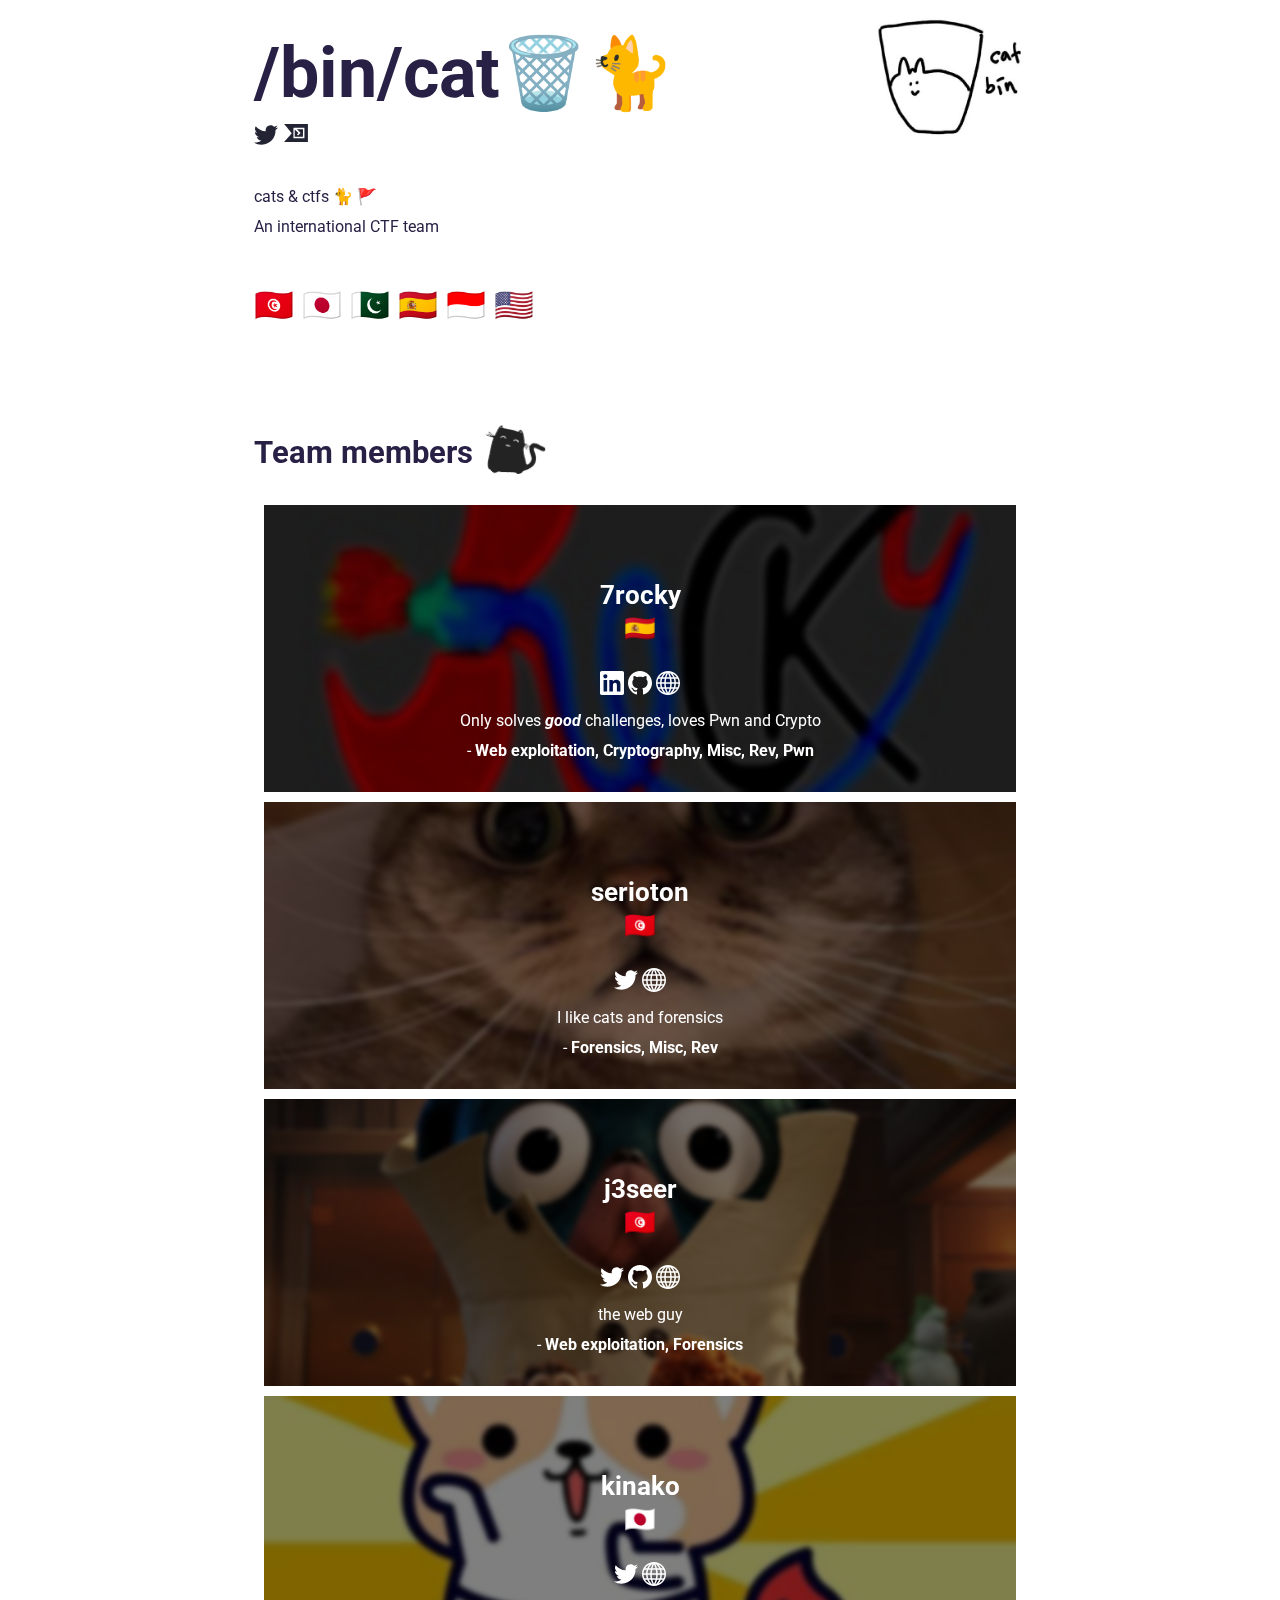
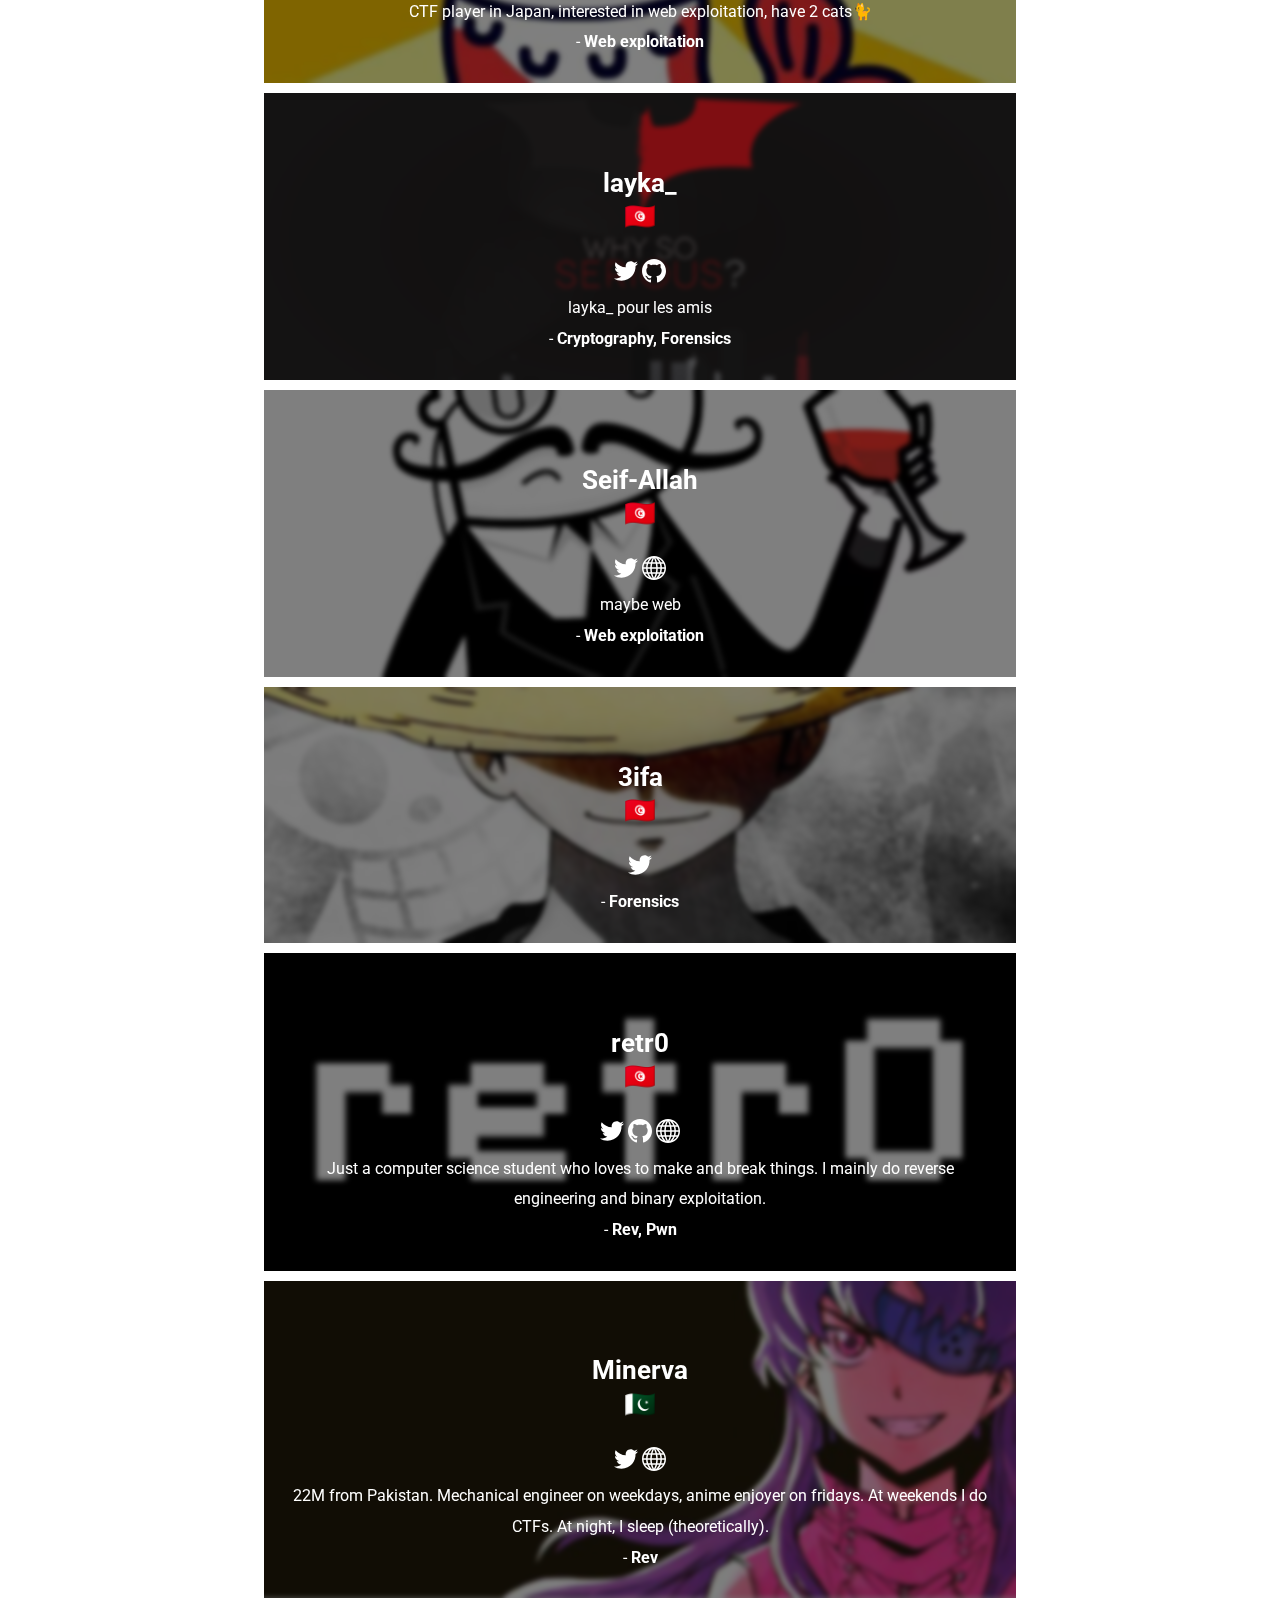
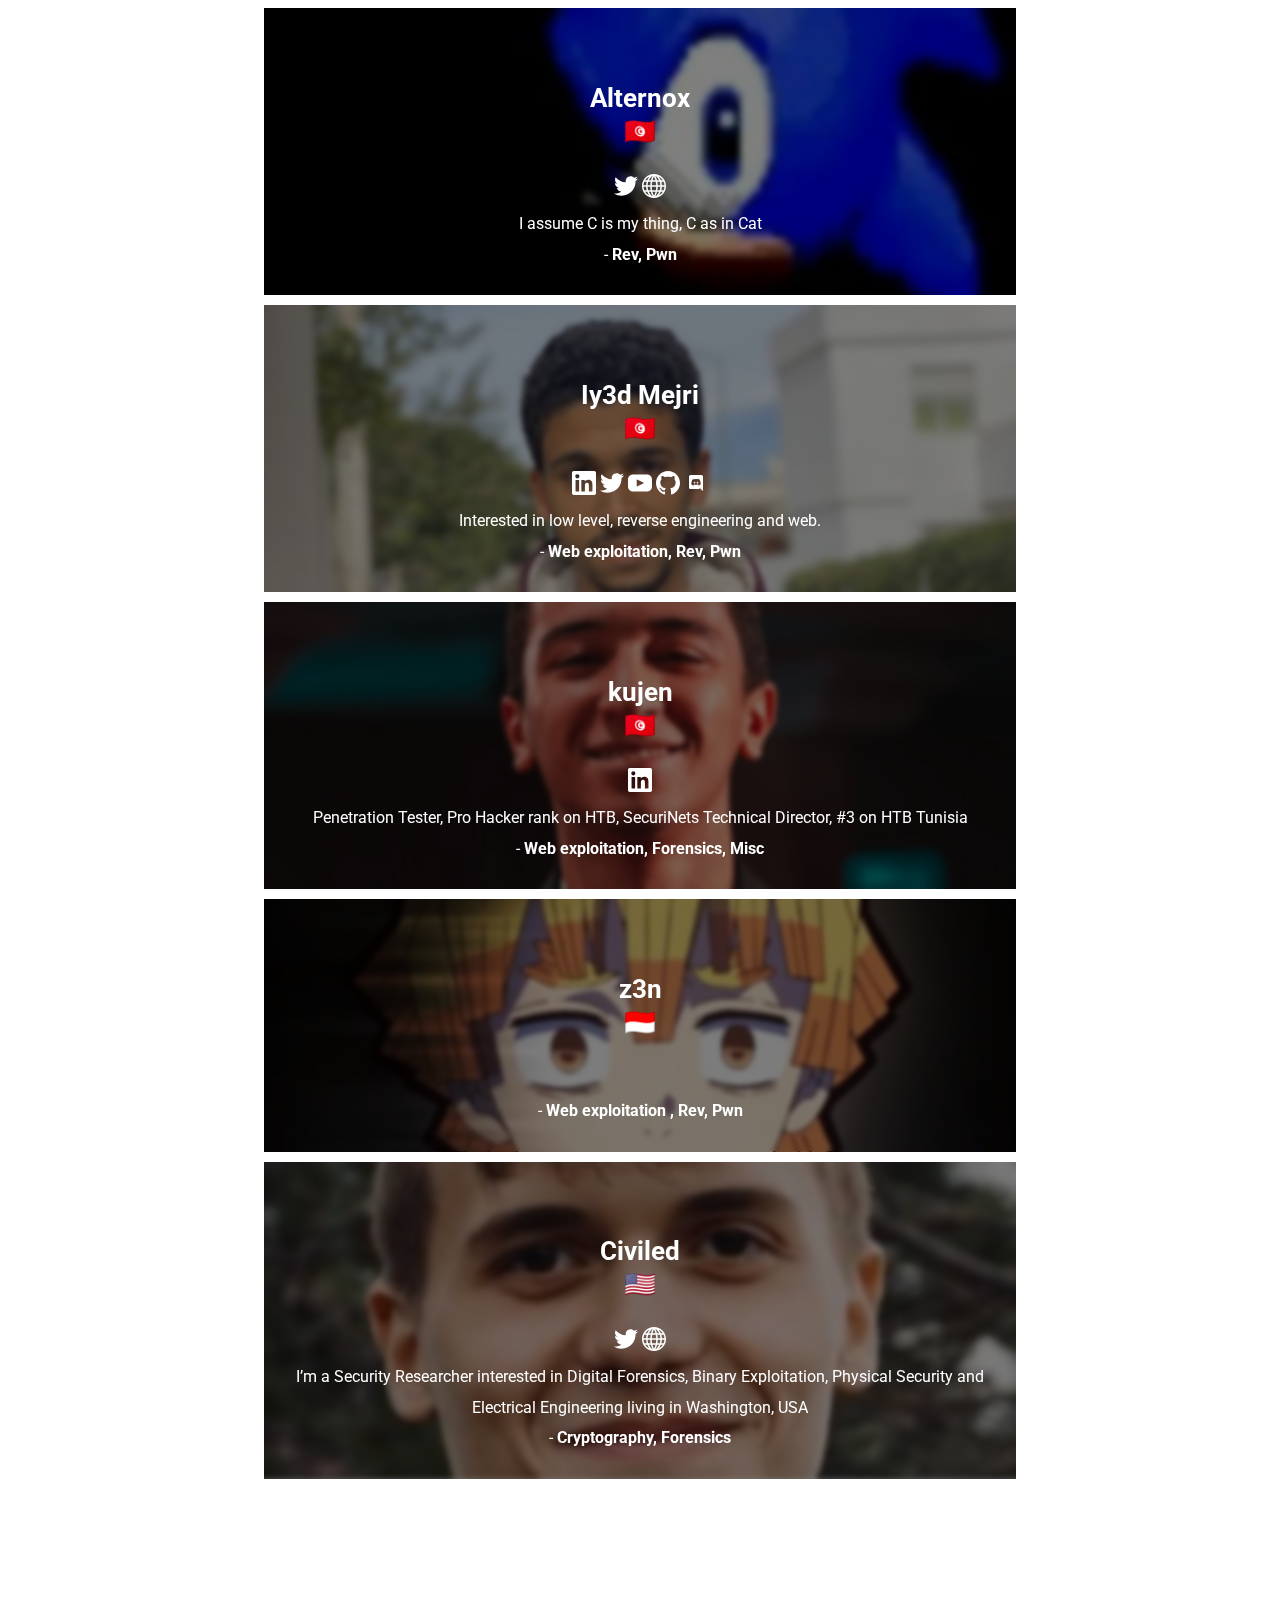
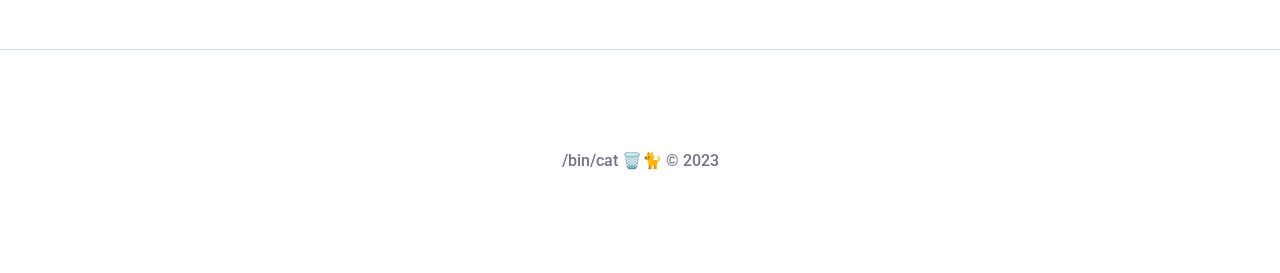
==== index.html @ f5d244ee "Add files via upload" ====
<!DOCTYPE html>
<html>
  <head>
	<meta name="generator" content="Hugo 0.92.2" />
    <meta charset="utf-8" />
    <meta http-equiv="X-UA-Compatible" content="IE=edge" />
    <meta name="viewport" content="width=device-width,initial-scale=1.0" />
    <meta name="format-detection" content="telephone=no,address=no,email=no" />
    <meta name="description" content="&lt;p style=&#34;font-size:100%&#34;&gt;cats &amp; ctfs 🐈 🚩 &lt;br&gt;An international CTF team&lt;p style=&#34;font-size:200%&#34;&gt;🇹🇳 🇯🇵 🇵🇰 🇪🇸 🇮🇩 🇺🇸&lt;/p&gt;&lt;/p&gt;">
    <meta name="theme-color" content="#fff">
    <meta property="og:locale" content="en-US">
    <meta property="og:type" content="website">
    <meta property="og:title" content="/bin/cat 🗑️🐈">
    <meta property="og:description" content="&lt;p style=&#34;font-size:100%&#34;&gt;cats &amp; ctfs 🐈 🚩 &lt;br&gt;An international CTF team&lt;p style=&#34;font-size:200%&#34;&gt;🇹🇳 🇯🇵 🇵🇰 🇪🇸 🇮🇩 🇺🇸&lt;/p&gt;&lt;/p&gt;">
    <meta property="og:url" content="https://bincatz.github.io/">
    <meta property="og:site_name" content="/bin/cat 🗑️🐈">
    <meta property="og:image" content="">
    <meta name="twitter:card" content="summary">
    <meta name="twitter:description" content="&lt;p style=&#34;font-size:100%&#34;&gt;cats &amp; ctfs 🐈 🚩 &lt;br&gt;An international CTF team&lt;p style=&#34;font-size:200%&#34;&gt;🇹🇳 🇯🇵 🇵🇰 🇪🇸 🇮🇩 🇺🇸&lt;/p&gt;&lt;/p&gt;">
    <meta name="twitter:title" content="/bin/cat 🗑️🐈">
    <meta name="twitter:site" content="@https://twitter.com/bincat_ctf">
    <meta name="twitter:image" content="">
    <link rel="canonical" href="https://bincatz.github.io/"><link rel="alternate" href="https://bincatz.github.io/index.xml" type="application/rss+xml" title="/bin/cat 🗑️🐈">
    <link rel="stylesheet" href="https://fonts.googleapis.com/css?family=Roboto:400,700,700i&display=swap">
    <link rel="stylesheet" href="/assets//style.4407236ca2.css">
    <link rel="stylesheet" href="/assets/fontawesome-all.min.css">
    <title>/bin/cat 🗑️🐈</title>

   


  <style>
    
     
    .column {
     
      
      float:left;
      width: 50%;
      
    }



     
    .row {margin: 0 0px;}

     
    .row:after {
      
      content: "";
      display: table;
      clear: both;
    }

     
    @media screen and (max-width: 600px) {
      .column {
        width: 100%;
        display: block;
        margin-bottom: 20px;
      }
    }


    .bg {
      
     
     
      animation-name: scale-in;
      animation-duration: 0.3s;
      animation-fill-mode: forwards;
     
      margin:10px;
      box-shadow: 0 0 15px rgba(0, 0, 0, 0);
      
    }

    .bg:hover {
            
      animation-name: scale-out;
      animation-duration: 0.3s;
      animation-fill-mode: forwards;
      
    }


  
    
     
    .card {
      
      background-color: rgba(0,0,0, 0.5);
      color:white;
      text-align: center;
      padding 0%;
      margin:0%;
      backdrop-filter: blur(2.5px) opacity(500);
      
    }





    @-webkit-keyframes scale-in {
      from {
        -webkit-transform: scale(1.05);
                transform: scale(1.05);
                
        opacity: 1;
      }
      to {
        -webkit-transform: scale(1);
                transform: scale(1);
        opacity: 1;
      }
    }

    @-webkit-keyframes scale-out {
      from {
        -webkit-transform: scale(1);
                transform: scale(1);
        opacity: 1;
      }
      to {
        
        -webkit-transform: scale(1.05);
                transform: scale(1.05);
        opacity: 1;
      }
    }

  </style>
  </head>
  <body>
    
<header>
<div class="container">

    <a href="https://bincatz.github.io/">
      <img style="float: right;"
        src="/images/logo.jpg"
        width="150"
        height="150"
        alt=""
      /></a>
    <h1 class="top-title">/bin/cat🗑️🐈</h1>

    <a style="text-decoration: none;color:#222433;" href="https://twitter.com/bincat_ctf"><svg width="24" height="24" viewBox="0 0 24 20" fill="none" xmlns="http://www.w3.org/2000/svg">
<path d="M24 2.55705C23.117 2.94905 22.168 3.21305 21.172 3.33205C22.189 2.72305 22.97 1.75805 23.337 0.608047C22.386 1.17205 21.332 1.58205 20.21 1.80305C19.313 0.846047 18.032 0.248047 16.616 0.248047C13.437 0.248047 11.101 3.21405 11.819 6.29305C7.728 6.08805 4.1 4.12805 1.671 1.14905C0.381 3.36205 1.002 6.25705 3.194 7.72305C2.388 7.69705 1.628 7.47605 0.965 7.10705C0.911 9.38805 2.546 11.522 4.914 11.997C4.221 12.185 3.462 12.229 2.69 12.081C3.316 14.037 5.134 15.46 7.29 15.5C5.22 17.123 2.612 17.848 0 17.54C2.179 18.937 4.768 19.752 7.548 19.752C16.69 19.752 21.855 12.031 21.543 5.10605C22.505 4.41105 23.34 3.54405 24 2.55705Z" fill="currentColor"/>
</svg>
</a>    
    <a style="text-decoration: none;color:#222433" href="https://ctftime.org/team/211363">
<svg xmlns="http://www.w3.org/2000/svg" fill="none" width="28px" height="28px" viewBox="0 0 24 24" version="1.1">

<path d="M 1.882812 4.304688 C 1.917969 4.351562 3.390625 6.136719 5.15625 8.269531 C 6.921875 10.398438 8.371094 12.160156 8.382812 12.179688 C 8.386719 12.203125 6.941406 13.882812 5.171875 15.917969 C 3.394531 17.957031 1.917969 19.660156 1.878906 19.703125 C 1.820312 19.777344 2.453125 19.78125 12.019531 19.78125 L 22.21875 19.78125 L 22.21875 4.21875 L 12.019531 4.21875 C 2.140625 4.21875 1.824219 4.222656 1.882812 4.304688 Z M 19.21875 12.023438 L 19.21875 16.453125 L 9.796875 16.453125 L 9.796875 12.054688 C 9.796875 9.636719 9.8125 7.640625 9.828125 7.625 C 9.84375 7.609375 11.96875 7.59375 14.539062 7.59375 L 19.21875 7.59375 Z M 19.21875 12.023438 " fill="currentColor"/>
<path d="M 12.75 8.832031 C 12.75 8.839844 13.46875 9.542969 14.347656 10.386719 L 15.945312 11.921875 L 13.714844 14.152344 L 13.292969 13.761719 C 13.0625 13.550781 12.867188 13.355469 12.859375 13.328125 C 12.847656 13.304688 13.140625 13.011719 13.5 12.6875 C 13.859375 12.359375 14.160156 12.078125 14.160156 12.0625 C 14.160156 12.023438 10.960938 8.945312 10.941406 8.96875 C 10.9375 8.972656 10.917969 10.382812 10.902344 12.101562 L 10.871094 15.234375 L 17.945312 15.234375 L 17.972656 13.390625 C 17.984375 12.382812 18.003906 10.949219 18.015625 10.214844 L 18.023438 8.875 L 16.382812 8.84375 C 14.527344 8.808594 12.75 8.804688 12.75 8.832031 Z M 12.75 8.832031 " fill="currentColor"/>

</svg>
</a>
  </div>
</header>


    <main role="main">
      
      


<div class="container">
  
      
      
    
<p class="top-subtitle"><p style="font-size:100%">cats & ctfs 🐈 🚩 <br>An international CTF team<p style="font-size:200%">🇹🇳 🇯🇵 🇵🇰 🇪🇸 🇮🇩 🇺🇸</p></p></p>
    
      



  <h1>
    Team members  
    <img width="65px" height="50px" src="/images/cat.gif"/>
    
     

  </h1>


    <div class="row">
      
      
      <div style="background-image:url(/images/7rocky.jpg) ;background-size:cover;background-position:center;" class="bg">
          
         
            <div class="card" style="padding:2px 0px 5px 0 ;">
              
              <div class="content" style="margin:20px;">
             
                  <a href="http://7rocky.github.io/"></a>


                
          
              
                  
                  <h3>7rocky<br> 🇪🇸</h3>
                  
                  <a style="text-decoration: none;color:white;" href="https://www.linkedin.com/in/roberto-gesteira-minarro/">
<svg width="24px" height="24px" viewBox="0 0 256 256" version="1.1" xmlns="http://www.w3.org/2000/svg" xmlns:xlink="http://www.w3.org/1999/xlink" preserveAspectRatio="xMidYMid">
    <g>
        <path d="M218.123122,218.127392 L180.191928,218.127392 L180.191928,158.724263 C180.191928,144.559023 179.939053,126.323993 160.463756,126.323993 C140.707926,126.323993 137.685284,141.757585 137.685284,157.692986 L137.685284,218.123441 L99.7540894,218.123441 L99.7540894,95.9665207 L136.168036,95.9665207 L136.168036,112.660562 L136.677736,112.660562 C144.102746,99.9650027 157.908637,92.3824528 172.605689,92.9280076 C211.050535,92.9280076 218.138927,118.216023 218.138927,151.114151 L218.123122,218.127392 Z M56.9550587,79.2685282 C44.7981969,79.2707099 34.9413443,69.4171797 34.9391618,57.260052 C34.93698,45.1029244 44.7902948,35.2458562 56.9471566,35.2436736 C69.1040185,35.2414916 78.9608713,45.0950217 78.963054,57.2521493 C78.9641017,63.090208 76.6459976,68.6895714 72.5186979,72.8184433 C68.3913982,76.9473153 62.7929898,79.26748 56.9550587,79.2685282 M75.9206558,218.127392 L37.94995,218.127392 L37.94995,95.9665207 L75.9206558,95.9665207 L75.9206558,218.127392 Z M237.033403,0.0182577091 L18.8895249,0.0182577091 C8.57959469,-0.0980923971 0.124827038,8.16056231 -0.001,18.4706066 L-0.001,237.524091 C0.120519052,247.839103 8.57460631,256.105934 18.8895249,255.9977 L237.033403,255.9977 C247.368728,256.125818 255.855922,247.859464 255.999,237.524091 L255.999,18.4548016 C255.851624,8.12438979 247.363742,-0.133792868 237.033403,0.000790807055" fill="#FFFF">

</path>
    </g>
</svg></a>    
                  
                  
                  
                  
                  <a style="text-decoration: none;color:white" href="https://github.com/7Rocky"><svg width="24" height="24" viewBox="0 0 24 24" fill="none" xmlns="http://www.w3.org/2000/svg">
<path d="M12 0C5.374 0 0 5.373 0 12C0 17.302 3.438 21.8 8.207 23.387C8.806 23.498 9 23.126 9 22.81V20.576C5.662 21.302 4.967 19.16 4.967 19.16C4.421 17.773 3.634 17.404 3.634 17.404C2.545 16.659 3.717 16.675 3.717 16.675C4.922 16.759 5.556 17.912 5.556 17.912C6.626 19.746 8.363 19.216 9.048 18.909C9.155 18.134 9.466 17.604 9.81 17.305C7.145 17 4.343 15.971 4.343 11.374C4.343 10.063 4.812 8.993 5.579 8.153C5.455 7.85 5.044 6.629 5.696 4.977C5.696 4.977 6.704 4.655 8.997 6.207C9.954 5.941 10.98 5.808 12 5.803C13.02 5.808 14.047 5.941 15.006 6.207C17.297 4.655 18.303 4.977 18.303 4.977C18.956 6.63 18.545 7.851 18.421 8.153C19.191 8.993 19.656 10.064 19.656 11.374C19.656 15.983 16.849 16.998 14.177 17.295C14.607 17.667 15 18.397 15 19.517V22.81C15 23.129 15.192 23.504 15.801 23.386C20.566 21.797 24 17.3 24 12C24 5.373 18.627 0 12 0Z" fill="currentColor"/>
</svg>
</a>                  
                  
                  
                  
                  <a style="text-decoration: none;color:white" href="http://7rocky.github.io/"><svg fill="#FFFF" height="24px" width="24px" version="1.1" id="Capa_1" xmlns="http://www.w3.org/2000/svg" xmlns:xlink="http://www.w3.org/1999/xlink" 
	 viewBox="0 0 490 490" xml:space="preserve">
<path d="M245,0C109.69,0,0,109.69,0,245s109.69,245,245,245s245-109.69,245-245S380.31,0,245,0z M31.401,260.313h52.542
	c1.169,25.423,5.011,48.683,10.978,69.572H48.232C38.883,308.299,33.148,284.858,31.401,260.313z M320.58,229.688
	c-1.152-24.613-4.07-47.927-8.02-69.572h50.192c6.681,20.544,11.267,43.71,12.65,69.572H320.58z M206.38,329.885
	c-4.322-23.863-6.443-47.156-6.836-69.572h90.913c-0.392,22.416-2.514,45.709-6.837,69.572H206.38z M276.948,360.51
	c-7.18,27.563-17.573,55.66-31.951,83.818c-14.376-28.158-24.767-56.255-31.946-83.818H276.948z M199.961,229.688
	c1.213-24.754,4.343-48.08,8.499-69.572h73.08c4.157,21.492,7.286,44.818,8.5,69.572H199.961z M215.342,129.492
	c9.57-37.359,21.394-66.835,29.656-84.983c8.263,18.148,20.088,47.624,29.66,84.983H215.342z M306.07,129.492
	c-9.77-40.487-22.315-73.01-31.627-94.03c11.573,8.235,50.022,38.673,76.25,94.03H306.07z M215.553,35.46
	c-9.312,21.02-21.855,53.544-31.624,94.032h-44.628C165.532,74.13,203.984,43.692,215.553,35.46z M177.44,160.117
	c-3.95,21.645-6.867,44.959-8.019,69.572h-54.828c1.383-25.861,5.968-49.028,12.65-69.572H177.44z M83.976,229.688H31.401
	c1.747-24.545,7.481-47.984,16.83-69.572h46.902C89.122,181.002,85.204,204.246,83.976,229.688z M114.577,260.313h54.424
	c0.348,22.454,2.237,45.716,6.241,69.572h-47.983C120.521,309.288,115.92,286.115,114.577,260.313z M181.584,360.51
	c7.512,31.183,18.67,63.054,34.744,95.053c-10.847-7.766-50.278-38.782-77.013-95.053H181.584z M273.635,455.632
	c16.094-32.022,27.262-63.916,34.781-95.122h42.575C324.336,417.068,284.736,447.827,273.635,455.632z M314.759,329.885
	c4.005-23.856,5.894-47.118,6.241-69.572h54.434c-1.317,25.849-5.844,49.016-12.483,69.572H314.759z M406.051,260.313h52.548
	c-1.748,24.545-7.482,47.985-16.831,69.572h-46.694C401.041,308.996,404.882,285.736,406.051,260.313z M406.019,229.688
	c-1.228-25.443-5.146-48.686-11.157-69.572h46.908c9.35,21.587,15.083,45.026,16.83,69.572H406.019z M425.309,129.492h-41.242
	c-13.689-32.974-31.535-59.058-48.329-78.436C372.475,68.316,403.518,95.596,425.309,129.492z M154.252,51.06
	c-16.792,19.378-34.636,45.461-48.324,78.432H64.691C86.48,95.598,117.52,68.321,154.252,51.06z M64.692,360.51h40.987
	c13.482,32.637,31.076,58.634,47.752,78.034C117.059,421.262,86.318,394.148,64.692,360.51z M336.576,438.54
	c16.672-19.398,34.263-45.395,47.742-78.03h40.99C403.684,394.146,372.945,421.258,336.576,438.54z"/>
</svg></a>
                  
                  
                  <br>
                  
                  <small>Only solves <em><strong>good</strong></em> challenges, loves Pwn and Crypto</small><br>
                  
                  
                  <small>- <strong>Web exploitation, Cryptography, Misc, Rev, Pwn</strong></small>
                </div>
              </div>
            </div>
          
        

      
      <div style="background-image:url(/images/serioton.jpg) ;background-size:cover;background-position:center;" class="bg">
          
         
            <div class="card" style="padding:2px 0px 5px 0 ;">
              
              <div class="content" style="margin:20px;">
             
                  <a href="https://seriotonctf.github.io/"></a>


                
          
              
                  
                  <h3>serioton<br> 🇹🇳</h3>
                  
                  
                  <a style="text-decoration: none;color:white;" href="https://twitter.com/ItsAhmed29"><svg width="24" height="24" viewBox="0 0 24 20" fill="none" xmlns="http://www.w3.org/2000/svg">
<path d="M24 2.55705C23.117 2.94905 22.168 3.21305 21.172 3.33205C22.189 2.72305 22.97 1.75805 23.337 0.608047C22.386 1.17205 21.332 1.58205 20.21 1.80305C19.313 0.846047 18.032 0.248047 16.616 0.248047C13.437 0.248047 11.101 3.21405 11.819 6.29305C7.728 6.08805 4.1 4.12805 1.671 1.14905C0.381 3.36205 1.002 6.25705 3.194 7.72305C2.388 7.69705 1.628 7.47605 0.965 7.10705C0.911 9.38805 2.546 11.522 4.914 11.997C4.221 12.185 3.462 12.229 2.69 12.081C3.316 14.037 5.134 15.46 7.29 15.5C5.22 17.123 2.612 17.848 0 17.54C2.179 18.937 4.768 19.752 7.548 19.752C16.69 19.752 21.855 12.031 21.543 5.10605C22.505 4.41105 23.34 3.54405 24 2.55705Z" fill="currentColor"/>
</svg>
</a>                  
                  
                  
                  
                  
                  
                  <a style="text-decoration: none;color:white" href="https://seriotonctf.github.io/"><svg fill="#FFFF" height="24px" width="24px" version="1.1" id="Capa_1" xmlns="http://www.w3.org/2000/svg" xmlns:xlink="http://www.w3.org/1999/xlink" 
	 viewBox="0 0 490 490" xml:space="preserve">
<path d="M245,0C109.69,0,0,109.69,0,245s109.69,245,245,245s245-109.69,245-245S380.31,0,245,0z M31.401,260.313h52.542
	c1.169,25.423,5.011,48.683,10.978,69.572H48.232C38.883,308.299,33.148,284.858,31.401,260.313z M320.58,229.688
	c-1.152-24.613-4.07-47.927-8.02-69.572h50.192c6.681,20.544,11.267,43.71,12.65,69.572H320.58z M206.38,329.885
	c-4.322-23.863-6.443-47.156-6.836-69.572h90.913c-0.392,22.416-2.514,45.709-6.837,69.572H206.38z M276.948,360.51
	c-7.18,27.563-17.573,55.66-31.951,83.818c-14.376-28.158-24.767-56.255-31.946-83.818H276.948z M199.961,229.688
	c1.213-24.754,4.343-48.08,8.499-69.572h73.08c4.157,21.492,7.286,44.818,8.5,69.572H199.961z M215.342,129.492
	c9.57-37.359,21.394-66.835,29.656-84.983c8.263,18.148,20.088,47.624,29.66,84.983H215.342z M306.07,129.492
	c-9.77-40.487-22.315-73.01-31.627-94.03c11.573,8.235,50.022,38.673,76.25,94.03H306.07z M215.553,35.46
	c-9.312,21.02-21.855,53.544-31.624,94.032h-44.628C165.532,74.13,203.984,43.692,215.553,35.46z M177.44,160.117
	c-3.95,21.645-6.867,44.959-8.019,69.572h-54.828c1.383-25.861,5.968-49.028,12.65-69.572H177.44z M83.976,229.688H31.401
	c1.747-24.545,7.481-47.984,16.83-69.572h46.902C89.122,181.002,85.204,204.246,83.976,229.688z M114.577,260.313h54.424
	c0.348,22.454,2.237,45.716,6.241,69.572h-47.983C120.521,309.288,115.92,286.115,114.577,260.313z M181.584,360.51
	c7.512,31.183,18.67,63.054,34.744,95.053c-10.847-7.766-50.278-38.782-77.013-95.053H181.584z M273.635,455.632
	c16.094-32.022,27.262-63.916,34.781-95.122h42.575C324.336,417.068,284.736,447.827,273.635,455.632z M314.759,329.885
	c4.005-23.856,5.894-47.118,6.241-69.572h54.434c-1.317,25.849-5.844,49.016-12.483,69.572H314.759z M406.051,260.313h52.548
	c-1.748,24.545-7.482,47.985-16.831,69.572h-46.694C401.041,308.996,404.882,285.736,406.051,260.313z M406.019,229.688
	c-1.228-25.443-5.146-48.686-11.157-69.572h46.908c9.35,21.587,15.083,45.026,16.83,69.572H406.019z M425.309,129.492h-41.242
	c-13.689-32.974-31.535-59.058-48.329-78.436C372.475,68.316,403.518,95.596,425.309,129.492z M154.252,51.06
	c-16.792,19.378-34.636,45.461-48.324,78.432H64.691C86.48,95.598,117.52,68.321,154.252,51.06z M64.692,360.51h40.987
	c13.482,32.637,31.076,58.634,47.752,78.034C117.059,421.262,86.318,394.148,64.692,360.51z M336.576,438.54
	c16.672-19.398,34.263-45.395,47.742-78.03h40.99C403.684,394.146,372.945,421.258,336.576,438.54z"/>
</svg></a>
                  
                  
                  <br>
                  
                  <small>I like cats and forensics</small><br>
                  
                  
                  <small>- <strong>Forensics, Misc, Rev</strong></small>
                </div>
              </div>
            </div>
          
        

      
      <div style="background-image:url(/images/j3seer.jpg) ;background-size:cover;background-position:center;" class="bg">
          
         
            <div class="card" style="padding:2px 0px 5px 0 ;">
              
              <div class="content" style="margin:20px;">
             
                  <a href="https://j3seer.github.io"></a>


                
          
              
                  
                  <h3>j3seer<br> 🇹🇳</h3>
                  
                  
                  <a style="text-decoration: none;color:white;" href="https://twitter.com/j3seer"><svg width="24" height="24" viewBox="0 0 24 20" fill="none" xmlns="http://www.w3.org/2000/svg">
<path d="M24 2.55705C23.117 2.94905 22.168 3.21305 21.172 3.33205C22.189 2.72305 22.97 1.75805 23.337 0.608047C22.386 1.17205 21.332 1.58205 20.21 1.80305C19.313 0.846047 18.032 0.248047 16.616 0.248047C13.437 0.248047 11.101 3.21405 11.819 6.29305C7.728 6.08805 4.1 4.12805 1.671 1.14905C0.381 3.36205 1.002 6.25705 3.194 7.72305C2.388 7.69705 1.628 7.47605 0.965 7.10705C0.911 9.38805 2.546 11.522 4.914 11.997C4.221 12.185 3.462 12.229 2.69 12.081C3.316 14.037 5.134 15.46 7.29 15.5C5.22 17.123 2.612 17.848 0 17.54C2.179 18.937 4.768 19.752 7.548 19.752C16.69 19.752 21.855 12.031 21.543 5.10605C22.505 4.41105 23.34 3.54405 24 2.55705Z" fill="currentColor"/>
</svg>
</a>                  
                  
                  
                  
                  <a style="text-decoration: none;color:white" href="https://github.com/j3seer"><svg width="24" height="24" viewBox="0 0 24 24" fill="none" xmlns="http://www.w3.org/2000/svg">
<path d="M12 0C5.374 0 0 5.373 0 12C0 17.302 3.438 21.8 8.207 23.387C8.806 23.498 9 23.126 9 22.81V20.576C5.662 21.302 4.967 19.16 4.967 19.16C4.421 17.773 3.634 17.404 3.634 17.404C2.545 16.659 3.717 16.675 3.717 16.675C4.922 16.759 5.556 17.912 5.556 17.912C6.626 19.746 8.363 19.216 9.048 18.909C9.155 18.134 9.466 17.604 9.81 17.305C7.145 17 4.343 15.971 4.343 11.374C4.343 10.063 4.812 8.993 5.579 8.153C5.455 7.85 5.044 6.629 5.696 4.977C5.696 4.977 6.704 4.655 8.997 6.207C9.954 5.941 10.98 5.808 12 5.803C13.02 5.808 14.047 5.941 15.006 6.207C17.297 4.655 18.303 4.977 18.303 4.977C18.956 6.63 18.545 7.851 18.421 8.153C19.191 8.993 19.656 10.064 19.656 11.374C19.656 15.983 16.849 16.998 14.177 17.295C14.607 17.667 15 18.397 15 19.517V22.81C15 23.129 15.192 23.504 15.801 23.386C20.566 21.797 24 17.3 24 12C24 5.373 18.627 0 12 0Z" fill="currentColor"/>
</svg>
</a>                  
                  
                  
                  
                  <a style="text-decoration: none;color:white" href="https://j3seer.github.io"><svg fill="#FFFF" height="24px" width="24px" version="1.1" id="Capa_1" xmlns="http://www.w3.org/2000/svg" xmlns:xlink="http://www.w3.org/1999/xlink" 
	 viewBox="0 0 490 490" xml:space="preserve">
<path d="M245,0C109.69,0,0,109.69,0,245s109.69,245,245,245s245-109.69,245-245S380.31,0,245,0z M31.401,260.313h52.542
	c1.169,25.423,5.011,48.683,10.978,69.572H48.232C38.883,308.299,33.148,284.858,31.401,260.313z M320.58,229.688
	c-1.152-24.613-4.07-47.927-8.02-69.572h50.192c6.681,20.544,11.267,43.71,12.65,69.572H320.58z M206.38,329.885
	c-4.322-23.863-6.443-47.156-6.836-69.572h90.913c-0.392,22.416-2.514,45.709-6.837,69.572H206.38z M276.948,360.51
	c-7.18,27.563-17.573,55.66-31.951,83.818c-14.376-28.158-24.767-56.255-31.946-83.818H276.948z M199.961,229.688
	c1.213-24.754,4.343-48.08,8.499-69.572h73.08c4.157,21.492,7.286,44.818,8.5,69.572H199.961z M215.342,129.492
	c9.57-37.359,21.394-66.835,29.656-84.983c8.263,18.148,20.088,47.624,29.66,84.983H215.342z M306.07,129.492
	c-9.77-40.487-22.315-73.01-31.627-94.03c11.573,8.235,50.022,38.673,76.25,94.03H306.07z M215.553,35.46
	c-9.312,21.02-21.855,53.544-31.624,94.032h-44.628C165.532,74.13,203.984,43.692,215.553,35.46z M177.44,160.117
	c-3.95,21.645-6.867,44.959-8.019,69.572h-54.828c1.383-25.861,5.968-49.028,12.65-69.572H177.44z M83.976,229.688H31.401
	c1.747-24.545,7.481-47.984,16.83-69.572h46.902C89.122,181.002,85.204,204.246,83.976,229.688z M114.577,260.313h54.424
	c0.348,22.454,2.237,45.716,6.241,69.572h-47.983C120.521,309.288,115.92,286.115,114.577,260.313z M181.584,360.51
	c7.512,31.183,18.67,63.054,34.744,95.053c-10.847-7.766-50.278-38.782-77.013-95.053H181.584z M273.635,455.632
	c16.094-32.022,27.262-63.916,34.781-95.122h42.575C324.336,417.068,284.736,447.827,273.635,455.632z M314.759,329.885
	c4.005-23.856,5.894-47.118,6.241-69.572h54.434c-1.317,25.849-5.844,49.016-12.483,69.572H314.759z M406.051,260.313h52.548
	c-1.748,24.545-7.482,47.985-16.831,69.572h-46.694C401.041,308.996,404.882,285.736,406.051,260.313z M406.019,229.688
	c-1.228-25.443-5.146-48.686-11.157-69.572h46.908c9.35,21.587,15.083,45.026,16.83,69.572H406.019z M425.309,129.492h-41.242
	c-13.689-32.974-31.535-59.058-48.329-78.436C372.475,68.316,403.518,95.596,425.309,129.492z M154.252,51.06
	c-16.792,19.378-34.636,45.461-48.324,78.432H64.691C86.48,95.598,117.52,68.321,154.252,51.06z M64.692,360.51h40.987
	c13.482,32.637,31.076,58.634,47.752,78.034C117.059,421.262,86.318,394.148,64.692,360.51z M336.576,438.54
	c16.672-19.398,34.263-45.395,47.742-78.03h40.99C403.684,394.146,372.945,421.258,336.576,438.54z"/>
</svg></a>
                  
                  
                  <br>
                  
                  <small>the web guy</small><br>
                  
                  
                  <small>- <strong>Web exploitation, Forensics</strong></small>
                </div>
              </div>
            </div>
          
        

      
      <div style="background-image:url(/images/kinako.jpg) ;background-size:cover;background-position:center;" class="bg">
          
         
            <div class="card" style="padding:2px 0px 5px 0 ;">
              
              <div class="content" style="margin:20px;">
             
                  <a href="https://kinako-mochimochi.hatenablog.com/"></a>


                
          
              
                  
                  <h3>kinako<br> 🇯🇵</h3>
                  
                  
                  <a style="text-decoration: none;color:white;" href="https://twitter.com/@kinako_software"><svg width="24" height="24" viewBox="0 0 24 20" fill="none" xmlns="http://www.w3.org/2000/svg">
<path d="M24 2.55705C23.117 2.94905 22.168 3.21305 21.172 3.33205C22.189 2.72305 22.97 1.75805 23.337 0.608047C22.386 1.17205 21.332 1.58205 20.21 1.80305C19.313 0.846047 18.032 0.248047 16.616 0.248047C13.437 0.248047 11.101 3.21405 11.819 6.29305C7.728 6.08805 4.1 4.12805 1.671 1.14905C0.381 3.36205 1.002 6.25705 3.194 7.72305C2.388 7.69705 1.628 7.47605 0.965 7.10705C0.911 9.38805 2.546 11.522 4.914 11.997C4.221 12.185 3.462 12.229 2.69 12.081C3.316 14.037 5.134 15.46 7.29 15.5C5.22 17.123 2.612 17.848 0 17.54C2.179 18.937 4.768 19.752 7.548 19.752C16.69 19.752 21.855 12.031 21.543 5.10605C22.505 4.41105 23.34 3.54405 24 2.55705Z" fill="currentColor"/>
</svg>
</a>                  
                  
                  
                  
                  
                  
                  <a style="text-decoration: none;color:white" href="https://kinako-mochimochi.hatenablog.com/"><svg fill="#FFFF" height="24px" width="24px" version="1.1" id="Capa_1" xmlns="http://www.w3.org/2000/svg" xmlns:xlink="http://www.w3.org/1999/xlink" 
	 viewBox="0 0 490 490" xml:space="preserve">
<path d="M245,0C109.69,0,0,109.69,0,245s109.69,245,245,245s245-109.69,245-245S380.31,0,245,0z M31.401,260.313h52.542
	c1.169,25.423,5.011,48.683,10.978,69.572H48.232C38.883,308.299,33.148,284.858,31.401,260.313z M320.58,229.688
	c-1.152-24.613-4.07-47.927-8.02-69.572h50.192c6.681,20.544,11.267,43.71,12.65,69.572H320.58z M206.38,329.885
	c-4.322-23.863-6.443-47.156-6.836-69.572h90.913c-0.392,22.416-2.514,45.709-6.837,69.572H206.38z M276.948,360.51
	c-7.18,27.563-17.573,55.66-31.951,83.818c-14.376-28.158-24.767-56.255-31.946-83.818H276.948z M199.961,229.688
	c1.213-24.754,4.343-48.08,8.499-69.572h73.08c4.157,21.492,7.286,44.818,8.5,69.572H199.961z M215.342,129.492
	c9.57-37.359,21.394-66.835,29.656-84.983c8.263,18.148,20.088,47.624,29.66,84.983H215.342z M306.07,129.492
	c-9.77-40.487-22.315-73.01-31.627-94.03c11.573,8.235,50.022,38.673,76.25,94.03H306.07z M215.553,35.46
	c-9.312,21.02-21.855,53.544-31.624,94.032h-44.628C165.532,74.13,203.984,43.692,215.553,35.46z M177.44,160.117
	c-3.95,21.645-6.867,44.959-8.019,69.572h-54.828c1.383-25.861,5.968-49.028,12.65-69.572H177.44z M83.976,229.688H31.401
	c1.747-24.545,7.481-47.984,16.83-69.572h46.902C89.122,181.002,85.204,204.246,83.976,229.688z M114.577,260.313h54.424
	c0.348,22.454,2.237,45.716,6.241,69.572h-47.983C120.521,309.288,115.92,286.115,114.577,260.313z M181.584,360.51
	c7.512,31.183,18.67,63.054,34.744,95.053c-10.847-7.766-50.278-38.782-77.013-95.053H181.584z M273.635,455.632
	c16.094-32.022,27.262-63.916,34.781-95.122h42.575C324.336,417.068,284.736,447.827,273.635,455.632z M314.759,329.885
	c4.005-23.856,5.894-47.118,6.241-69.572h54.434c-1.317,25.849-5.844,49.016-12.483,69.572H314.759z M406.051,260.313h52.548
	c-1.748,24.545-7.482,47.985-16.831,69.572h-46.694C401.041,308.996,404.882,285.736,406.051,260.313z M406.019,229.688
	c-1.228-25.443-5.146-48.686-11.157-69.572h46.908c9.35,21.587,15.083,45.026,16.83,69.572H406.019z M425.309,129.492h-41.242
	c-13.689-32.974-31.535-59.058-48.329-78.436C372.475,68.316,403.518,95.596,425.309,129.492z M154.252,51.06
	c-16.792,19.378-34.636,45.461-48.324,78.432H64.691C86.48,95.598,117.52,68.321,154.252,51.06z M64.692,360.51h40.987
	c13.482,32.637,31.076,58.634,47.752,78.034C117.059,421.262,86.318,394.148,64.692,360.51z M336.576,438.54
	c16.672-19.398,34.263-45.395,47.742-78.03h40.99C403.684,394.146,372.945,421.258,336.576,438.54z"/>
</svg></a>
                  
                  
                  <br>
                  
                  <small>CTF player in Japan, interested in web exploitation, have 2 cats🐈</small><br>
                  
                  
                  <small>- <strong>Web exploitation</strong></small>
                </div>
              </div>
            </div>
          
        

      
      <div style="background-image:url(/images/layka_.jpg) ;background-size:cover;background-position:center;" class="bg">
          
         
            <div class="card" style="padding:2px 0px 5px 0 ;">
              
              <div class="content" style="margin:20px;">
             
                  <a href=""></a>


                
          
              
                  
                  <h3>layka_<br> 🇹🇳</h3>
                  
                  
                  <a style="text-decoration: none;color:white;" href="https://twitter.com/msalaanii"><svg width="24" height="24" viewBox="0 0 24 20" fill="none" xmlns="http://www.w3.org/2000/svg">
<path d="M24 2.55705C23.117 2.94905 22.168 3.21305 21.172 3.33205C22.189 2.72305 22.97 1.75805 23.337 0.608047C22.386 1.17205 21.332 1.58205 20.21 1.80305C19.313 0.846047 18.032 0.248047 16.616 0.248047C13.437 0.248047 11.101 3.21405 11.819 6.29305C7.728 6.08805 4.1 4.12805 1.671 1.14905C0.381 3.36205 1.002 6.25705 3.194 7.72305C2.388 7.69705 1.628 7.47605 0.965 7.10705C0.911 9.38805 2.546 11.522 4.914 11.997C4.221 12.185 3.462 12.229 2.69 12.081C3.316 14.037 5.134 15.46 7.29 15.5C5.22 17.123 2.612 17.848 0 17.54C2.179 18.937 4.768 19.752 7.548 19.752C16.69 19.752 21.855 12.031 21.543 5.10605C22.505 4.41105 23.34 3.54405 24 2.55705Z" fill="currentColor"/>
</svg>
</a>                  
                  
                  
                  
                  <a style="text-decoration: none;color:white" href="https://github.com/msalaani"><svg width="24" height="24" viewBox="0 0 24 24" fill="none" xmlns="http://www.w3.org/2000/svg">
<path d="M12 0C5.374 0 0 5.373 0 12C0 17.302 3.438 21.8 8.207 23.387C8.806 23.498 9 23.126 9 22.81V20.576C5.662 21.302 4.967 19.16 4.967 19.16C4.421 17.773 3.634 17.404 3.634 17.404C2.545 16.659 3.717 16.675 3.717 16.675C4.922 16.759 5.556 17.912 5.556 17.912C6.626 19.746 8.363 19.216 9.048 18.909C9.155 18.134 9.466 17.604 9.81 17.305C7.145 17 4.343 15.971 4.343 11.374C4.343 10.063 4.812 8.993 5.579 8.153C5.455 7.85 5.044 6.629 5.696 4.977C5.696 4.977 6.704 4.655 8.997 6.207C9.954 5.941 10.98 5.808 12 5.803C13.02 5.808 14.047 5.941 15.006 6.207C17.297 4.655 18.303 4.977 18.303 4.977C18.956 6.63 18.545 7.851 18.421 8.153C19.191 8.993 19.656 10.064 19.656 11.374C19.656 15.983 16.849 16.998 14.177 17.295C14.607 17.667 15 18.397 15 19.517V22.81C15 23.129 15.192 23.504 15.801 23.386C20.566 21.797 24 17.3 24 12C24 5.373 18.627 0 12 0Z" fill="currentColor"/>
</svg>
</a>                  
                  
                  
                  
                  
                  <br>
                  
                  <small>layka_ pour les amis</small><br>
                  
                  
                  <small>- <strong>Cryptography, Forensics</strong></small>
                </div>
              </div>
            </div>
          
        

      
      <div style="background-image:url(/images/seif.jpg) ;background-size:cover;background-position:center;" class="bg">
          
         
            <div class="card" style="padding:2px 0px 5px 0 ;">
              
              <div class="content" style="margin:20px;">
             
                  <a href="https://seifallahhomrani.gitbook.io/seifallahhomrani/"></a>


                
          
              
                  
                  <h3>Seif-Allah<br> 🇹🇳</h3>
                  
                  
                  <a style="text-decoration: none;color:white;" href="https://twitter.com/seifallah__"><svg width="24" height="24" viewBox="0 0 24 20" fill="none" xmlns="http://www.w3.org/2000/svg">
<path d="M24 2.55705C23.117 2.94905 22.168 3.21305 21.172 3.33205C22.189 2.72305 22.97 1.75805 23.337 0.608047C22.386 1.17205 21.332 1.58205 20.21 1.80305C19.313 0.846047 18.032 0.248047 16.616 0.248047C13.437 0.248047 11.101 3.21405 11.819 6.29305C7.728 6.08805 4.1 4.12805 1.671 1.14905C0.381 3.36205 1.002 6.25705 3.194 7.72305C2.388 7.69705 1.628 7.47605 0.965 7.10705C0.911 9.38805 2.546 11.522 4.914 11.997C4.221 12.185 3.462 12.229 2.69 12.081C3.316 14.037 5.134 15.46 7.29 15.5C5.22 17.123 2.612 17.848 0 17.54C2.179 18.937 4.768 19.752 7.548 19.752C16.69 19.752 21.855 12.031 21.543 5.10605C22.505 4.41105 23.34 3.54405 24 2.55705Z" fill="currentColor"/>
</svg>
</a>                  
                  
                  
                  
                  
                  
                  <a style="text-decoration: none;color:white" href="https://seifallahhomrani.gitbook.io/seifallahhomrani/"><svg fill="#FFFF" height="24px" width="24px" version="1.1" id="Capa_1" xmlns="http://www.w3.org/2000/svg" xmlns:xlink="http://www.w3.org/1999/xlink" 
	 viewBox="0 0 490 490" xml:space="preserve">
<path d="M245,0C109.69,0,0,109.69,0,245s109.69,245,245,245s245-109.69,245-245S380.31,0,245,0z M31.401,260.313h52.542
	c1.169,25.423,5.011,48.683,10.978,69.572H48.232C38.883,308.299,33.148,284.858,31.401,260.313z M320.58,229.688
	c-1.152-24.613-4.07-47.927-8.02-69.572h50.192c6.681,20.544,11.267,43.71,12.65,69.572H320.58z M206.38,329.885
	c-4.322-23.863-6.443-47.156-6.836-69.572h90.913c-0.392,22.416-2.514,45.709-6.837,69.572H206.38z M276.948,360.51
	c-7.18,27.563-17.573,55.66-31.951,83.818c-14.376-28.158-24.767-56.255-31.946-83.818H276.948z M199.961,229.688
	c1.213-24.754,4.343-48.08,8.499-69.572h73.08c4.157,21.492,7.286,44.818,8.5,69.572H199.961z M215.342,129.492
	c9.57-37.359,21.394-66.835,29.656-84.983c8.263,18.148,20.088,47.624,29.66,84.983H215.342z M306.07,129.492
	c-9.77-40.487-22.315-73.01-31.627-94.03c11.573,8.235,50.022,38.673,76.25,94.03H306.07z M215.553,35.46
	c-9.312,21.02-21.855,53.544-31.624,94.032h-44.628C165.532,74.13,203.984,43.692,215.553,35.46z M177.44,160.117
	c-3.95,21.645-6.867,44.959-8.019,69.572h-54.828c1.383-25.861,5.968-49.028,12.65-69.572H177.44z M83.976,229.688H31.401
	c1.747-24.545,7.481-47.984,16.83-69.572h46.902C89.122,181.002,85.204,204.246,83.976,229.688z M114.577,260.313h54.424
	c0.348,22.454,2.237,45.716,6.241,69.572h-47.983C120.521,309.288,115.92,286.115,114.577,260.313z M181.584,360.51
	c7.512,31.183,18.67,63.054,34.744,95.053c-10.847-7.766-50.278-38.782-77.013-95.053H181.584z M273.635,455.632
	c16.094-32.022,27.262-63.916,34.781-95.122h42.575C324.336,417.068,284.736,447.827,273.635,455.632z M314.759,329.885
	c4.005-23.856,5.894-47.118,6.241-69.572h54.434c-1.317,25.849-5.844,49.016-12.483,69.572H314.759z M406.051,260.313h52.548
	c-1.748,24.545-7.482,47.985-16.831,69.572h-46.694C401.041,308.996,404.882,285.736,406.051,260.313z M406.019,229.688
	c-1.228-25.443-5.146-48.686-11.157-69.572h46.908c9.35,21.587,15.083,45.026,16.83,69.572H406.019z M425.309,129.492h-41.242
	c-13.689-32.974-31.535-59.058-48.329-78.436C372.475,68.316,403.518,95.596,425.309,129.492z M154.252,51.06
	c-16.792,19.378-34.636,45.461-48.324,78.432H64.691C86.48,95.598,117.52,68.321,154.252,51.06z M64.692,360.51h40.987
	c13.482,32.637,31.076,58.634,47.752,78.034C117.059,421.262,86.318,394.148,64.692,360.51z M336.576,438.54
	c16.672-19.398,34.263-45.395,47.742-78.03h40.99C403.684,394.146,372.945,421.258,336.576,438.54z"/>
</svg></a>
                  
                  
                  <br>
                  
                  <small>maybe web</small><br>
                  
                  
                  <small>- <strong>Web exploitation</strong></small>
                </div>
              </div>
            </div>
          
        

      
      <div style="background-image:url(/images/3ifa.jpg) ;background-size:cover;background-position:center;" class="bg">
          
         
            <div class="card" style="padding:2px 0px 5px 0 ;">
              
              <div class="content" style="margin:20px;">
             
                  <a href=""></a>


                
          
              
                  
                  <h3>3ifa<br> 🇹🇳</h3>
                  
                  
                  <a style="text-decoration: none;color:white;" href="https://twitter.com/0x31fa"><svg width="24" height="24" viewBox="0 0 24 20" fill="none" xmlns="http://www.w3.org/2000/svg">
<path d="M24 2.55705C23.117 2.94905 22.168 3.21305 21.172 3.33205C22.189 2.72305 22.97 1.75805 23.337 0.608047C22.386 1.17205 21.332 1.58205 20.21 1.80305C19.313 0.846047 18.032 0.248047 16.616 0.248047C13.437 0.248047 11.101 3.21405 11.819 6.29305C7.728 6.08805 4.1 4.12805 1.671 1.14905C0.381 3.36205 1.002 6.25705 3.194 7.72305C2.388 7.69705 1.628 7.47605 0.965 7.10705C0.911 9.38805 2.546 11.522 4.914 11.997C4.221 12.185 3.462 12.229 2.69 12.081C3.316 14.037 5.134 15.46 7.29 15.5C5.22 17.123 2.612 17.848 0 17.54C2.179 18.937 4.768 19.752 7.548 19.752C16.69 19.752 21.855 12.031 21.543 5.10605C22.505 4.41105 23.34 3.54405 24 2.55705Z" fill="currentColor"/>
</svg>
</a>                  
                  
                  
                  
                  
                  
                  
                  <br>
                  
                  
                  <small>- <strong>Forensics</strong></small>
                </div>
              </div>
            </div>
          
        

      
      <div style="background-image:url(/images/retr0.jpg) ;background-size:cover;background-position:center;" class="bg">
          
         
            <div class="card" style="padding:2px 0px 5px 0 ;">
              
              <div class="content" style="margin:20px;">
             
                  <a href="https://retr0-adventures.me/"></a>


                
          
              
                  
                  <h3>retr0<br> 🇹🇳</h3>
                  
                  
                  <a style="text-decoration: none;color:white;" href="https://twitter.com/retr0rocks"><svg width="24" height="24" viewBox="0 0 24 20" fill="none" xmlns="http://www.w3.org/2000/svg">
<path d="M24 2.55705C23.117 2.94905 22.168 3.21305 21.172 3.33205C22.189 2.72305 22.97 1.75805 23.337 0.608047C22.386 1.17205 21.332 1.58205 20.21 1.80305C19.313 0.846047 18.032 0.248047 16.616 0.248047C13.437 0.248047 11.101 3.21405 11.819 6.29305C7.728 6.08805 4.1 4.12805 1.671 1.14905C0.381 3.36205 1.002 6.25705 3.194 7.72305C2.388 7.69705 1.628 7.47605 0.965 7.10705C0.911 9.38805 2.546 11.522 4.914 11.997C4.221 12.185 3.462 12.229 2.69 12.081C3.316 14.037 5.134 15.46 7.29 15.5C5.22 17.123 2.612 17.848 0 17.54C2.179 18.937 4.768 19.752 7.548 19.752C16.69 19.752 21.855 12.031 21.543 5.10605C22.505 4.41105 23.34 3.54405 24 2.55705Z" fill="currentColor"/>
</svg>
</a>                  
                  
                  
                  
                  <a style="text-decoration: none;color:white" href="https://github.com/retr0rocks"><svg width="24" height="24" viewBox="0 0 24 24" fill="none" xmlns="http://www.w3.org/2000/svg">
<path d="M12 0C5.374 0 0 5.373 0 12C0 17.302 3.438 21.8 8.207 23.387C8.806 23.498 9 23.126 9 22.81V20.576C5.662 21.302 4.967 19.16 4.967 19.16C4.421 17.773 3.634 17.404 3.634 17.404C2.545 16.659 3.717 16.675 3.717 16.675C4.922 16.759 5.556 17.912 5.556 17.912C6.626 19.746 8.363 19.216 9.048 18.909C9.155 18.134 9.466 17.604 9.81 17.305C7.145 17 4.343 15.971 4.343 11.374C4.343 10.063 4.812 8.993 5.579 8.153C5.455 7.85 5.044 6.629 5.696 4.977C5.696 4.977 6.704 4.655 8.997 6.207C9.954 5.941 10.98 5.808 12 5.803C13.02 5.808 14.047 5.941 15.006 6.207C17.297 4.655 18.303 4.977 18.303 4.977C18.956 6.63 18.545 7.851 18.421 8.153C19.191 8.993 19.656 10.064 19.656 11.374C19.656 15.983 16.849 16.998 14.177 17.295C14.607 17.667 15 18.397 15 19.517V22.81C15 23.129 15.192 23.504 15.801 23.386C20.566 21.797 24 17.3 24 12C24 5.373 18.627 0 12 0Z" fill="currentColor"/>
</svg>
</a>                  
                  
                  
                  
                  <a style="text-decoration: none;color:white" href="https://retr0-adventures.me/"><svg fill="#FFFF" height="24px" width="24px" version="1.1" id="Capa_1" xmlns="http://www.w3.org/2000/svg" xmlns:xlink="http://www.w3.org/1999/xlink" 
	 viewBox="0 0 490 490" xml:space="preserve">
<path d="M245,0C109.69,0,0,109.69,0,245s109.69,245,245,245s245-109.69,245-245S380.31,0,245,0z M31.401,260.313h52.542
	c1.169,25.423,5.011,48.683,10.978,69.572H48.232C38.883,308.299,33.148,284.858,31.401,260.313z M320.58,229.688
	c-1.152-24.613-4.07-47.927-8.02-69.572h50.192c6.681,20.544,11.267,43.71,12.65,69.572H320.58z M206.38,329.885
	c-4.322-23.863-6.443-47.156-6.836-69.572h90.913c-0.392,22.416-2.514,45.709-6.837,69.572H206.38z M276.948,360.51
	c-7.18,27.563-17.573,55.66-31.951,83.818c-14.376-28.158-24.767-56.255-31.946-83.818H276.948z M199.961,229.688
	c1.213-24.754,4.343-48.08,8.499-69.572h73.08c4.157,21.492,7.286,44.818,8.5,69.572H199.961z M215.342,129.492
	c9.57-37.359,21.394-66.835,29.656-84.983c8.263,18.148,20.088,47.624,29.66,84.983H215.342z M306.07,129.492
	c-9.77-40.487-22.315-73.01-31.627-94.03c11.573,8.235,50.022,38.673,76.25,94.03H306.07z M215.553,35.46
	c-9.312,21.02-21.855,53.544-31.624,94.032h-44.628C165.532,74.13,203.984,43.692,215.553,35.46z M177.44,160.117
	c-3.95,21.645-6.867,44.959-8.019,69.572h-54.828c1.383-25.861,5.968-49.028,12.65-69.572H177.44z M83.976,229.688H31.401
	c1.747-24.545,7.481-47.984,16.83-69.572h46.902C89.122,181.002,85.204,204.246,83.976,229.688z M114.577,260.313h54.424
	c0.348,22.454,2.237,45.716,6.241,69.572h-47.983C120.521,309.288,115.92,286.115,114.577,260.313z M181.584,360.51
	c7.512,31.183,18.67,63.054,34.744,95.053c-10.847-7.766-50.278-38.782-77.013-95.053H181.584z M273.635,455.632
	c16.094-32.022,27.262-63.916,34.781-95.122h42.575C324.336,417.068,284.736,447.827,273.635,455.632z M314.759,329.885
	c4.005-23.856,5.894-47.118,6.241-69.572h54.434c-1.317,25.849-5.844,49.016-12.483,69.572H314.759z M406.051,260.313h52.548
	c-1.748,24.545-7.482,47.985-16.831,69.572h-46.694C401.041,308.996,404.882,285.736,406.051,260.313z M406.019,229.688
	c-1.228-25.443-5.146-48.686-11.157-69.572h46.908c9.35,21.587,15.083,45.026,16.83,69.572H406.019z M425.309,129.492h-41.242
	c-13.689-32.974-31.535-59.058-48.329-78.436C372.475,68.316,403.518,95.596,425.309,129.492z M154.252,51.06
	c-16.792,19.378-34.636,45.461-48.324,78.432H64.691C86.48,95.598,117.52,68.321,154.252,51.06z M64.692,360.51h40.987
	c13.482,32.637,31.076,58.634,47.752,78.034C117.059,421.262,86.318,394.148,64.692,360.51z M336.576,438.54
	c16.672-19.398,34.263-45.395,47.742-78.03h40.99C403.684,394.146,372.945,421.258,336.576,438.54z"/>
</svg></a>
                  
                  
                  <br>
                  
                  <small>Just a computer science student who loves to make and break things. I mainly do reverse engineering and binary exploitation.</small><br>
                  
                  
                  <small>- <strong>Rev, Pwn</strong></small>
                </div>
              </div>
            </div>
          
        

      
      <div style="background-image:url(/images/minerva.jpg) ;background-size:cover;background-position:center;" class="bg">
          
         
            <div class="card" style="padding:2px 0px 5px 0 ;">
              
              <div class="content" style="margin:20px;">
             
                  <a href="https://minerva-007.github.io/"></a>


                
          
              
                  
                  <h3>Minerva<br> 🇵🇰</h3>
                  
                  
                  <a style="text-decoration: none;color:white;" href="https://twitter.com/@__Minerva__007"><svg width="24" height="24" viewBox="0 0 24 20" fill="none" xmlns="http://www.w3.org/2000/svg">
<path d="M24 2.55705C23.117 2.94905 22.168 3.21305 21.172 3.33205C22.189 2.72305 22.97 1.75805 23.337 0.608047C22.386 1.17205 21.332 1.58205 20.21 1.80305C19.313 0.846047 18.032 0.248047 16.616 0.248047C13.437 0.248047 11.101 3.21405 11.819 6.29305C7.728 6.08805 4.1 4.12805 1.671 1.14905C0.381 3.36205 1.002 6.25705 3.194 7.72305C2.388 7.69705 1.628 7.47605 0.965 7.10705C0.911 9.38805 2.546 11.522 4.914 11.997C4.221 12.185 3.462 12.229 2.69 12.081C3.316 14.037 5.134 15.46 7.29 15.5C5.22 17.123 2.612 17.848 0 17.54C2.179 18.937 4.768 19.752 7.548 19.752C16.69 19.752 21.855 12.031 21.543 5.10605C22.505 4.41105 23.34 3.54405 24 2.55705Z" fill="currentColor"/>
</svg>
</a>                  
                  
                  
                  
                  
                  
                  <a style="text-decoration: none;color:white" href="https://minerva-007.github.io/"><svg fill="#FFFF" height="24px" width="24px" version="1.1" id="Capa_1" xmlns="http://www.w3.org/2000/svg" xmlns:xlink="http://www.w3.org/1999/xlink" 
	 viewBox="0 0 490 490" xml:space="preserve">
<path d="M245,0C109.69,0,0,109.69,0,245s109.69,245,245,245s245-109.69,245-245S380.31,0,245,0z M31.401,260.313h52.542
	c1.169,25.423,5.011,48.683,10.978,69.572H48.232C38.883,308.299,33.148,284.858,31.401,260.313z M320.58,229.688
	c-1.152-24.613-4.07-47.927-8.02-69.572h50.192c6.681,20.544,11.267,43.71,12.65,69.572H320.58z M206.38,329.885
	c-4.322-23.863-6.443-47.156-6.836-69.572h90.913c-0.392,22.416-2.514,45.709-6.837,69.572H206.38z M276.948,360.51
	c-7.18,27.563-17.573,55.66-31.951,83.818c-14.376-28.158-24.767-56.255-31.946-83.818H276.948z M199.961,229.688
	c1.213-24.754,4.343-48.08,8.499-69.572h73.08c4.157,21.492,7.286,44.818,8.5,69.572H199.961z M215.342,129.492
	c9.57-37.359,21.394-66.835,29.656-84.983c8.263,18.148,20.088,47.624,29.66,84.983H215.342z M306.07,129.492
	c-9.77-40.487-22.315-73.01-31.627-94.03c11.573,8.235,50.022,38.673,76.25,94.03H306.07z M215.553,35.46
	c-9.312,21.02-21.855,53.544-31.624,94.032h-44.628C165.532,74.13,203.984,43.692,215.553,35.46z M177.44,160.117
	c-3.95,21.645-6.867,44.959-8.019,69.572h-54.828c1.383-25.861,5.968-49.028,12.65-69.572H177.44z M83.976,229.688H31.401
	c1.747-24.545,7.481-47.984,16.83-69.572h46.902C89.122,181.002,85.204,204.246,83.976,229.688z M114.577,260.313h54.424
	c0.348,22.454,2.237,45.716,6.241,69.572h-47.983C120.521,309.288,115.92,286.115,114.577,260.313z M181.584,360.51
	c7.512,31.183,18.67,63.054,34.744,95.053c-10.847-7.766-50.278-38.782-77.013-95.053H181.584z M273.635,455.632
	c16.094-32.022,27.262-63.916,34.781-95.122h42.575C324.336,417.068,284.736,447.827,273.635,455.632z M314.759,329.885
	c4.005-23.856,5.894-47.118,6.241-69.572h54.434c-1.317,25.849-5.844,49.016-12.483,69.572H314.759z M406.051,260.313h52.548
	c-1.748,24.545-7.482,47.985-16.831,69.572h-46.694C401.041,308.996,404.882,285.736,406.051,260.313z M406.019,229.688
	c-1.228-25.443-5.146-48.686-11.157-69.572h46.908c9.35,21.587,15.083,45.026,16.83,69.572H406.019z M425.309,129.492h-41.242
	c-13.689-32.974-31.535-59.058-48.329-78.436C372.475,68.316,403.518,95.596,425.309,129.492z M154.252,51.06
	c-16.792,19.378-34.636,45.461-48.324,78.432H64.691C86.48,95.598,117.52,68.321,154.252,51.06z M64.692,360.51h40.987
	c13.482,32.637,31.076,58.634,47.752,78.034C117.059,421.262,86.318,394.148,64.692,360.51z M336.576,438.54
	c16.672-19.398,34.263-45.395,47.742-78.03h40.99C403.684,394.146,372.945,421.258,336.576,438.54z"/>
</svg></a>
                  
                  
                  <br>
                  
                  <small>22M from Pakistan. Mechanical engineer on weekdays, anime enjoyer on fridays. At weekends I do CTFs. At night, I sleep (theoretically).</small><br>
                  
                  
                  <small>- <strong>Rev</strong></small>
                </div>
              </div>
            </div>
          
        

      
      <div style="background-image:url(/images/alternox.jpg) ;background-size:cover;background-position:center;" class="bg">
          
         
            <div class="card" style="padding:2px 0px 5px 0 ;">
              
              <div class="content" style="margin:20px;">
             
                  <a href="https://alternox1.github.io/WriteUps/"></a>


                
          
              
                  
                  <h3>Alternox<br> 🇹🇳</h3>
                  
                  
                  <a style="text-decoration: none;color:white;" href="https://twitter.com/Alter_NOX_"><svg width="24" height="24" viewBox="0 0 24 20" fill="none" xmlns="http://www.w3.org/2000/svg">
<path d="M24 2.55705C23.117 2.94905 22.168 3.21305 21.172 3.33205C22.189 2.72305 22.97 1.75805 23.337 0.608047C22.386 1.17205 21.332 1.58205 20.21 1.80305C19.313 0.846047 18.032 0.248047 16.616 0.248047C13.437 0.248047 11.101 3.21405 11.819 6.29305C7.728 6.08805 4.1 4.12805 1.671 1.14905C0.381 3.36205 1.002 6.25705 3.194 7.72305C2.388 7.69705 1.628 7.47605 0.965 7.10705C0.911 9.38805 2.546 11.522 4.914 11.997C4.221 12.185 3.462 12.229 2.69 12.081C3.316 14.037 5.134 15.46 7.29 15.5C5.22 17.123 2.612 17.848 0 17.54C2.179 18.937 4.768 19.752 7.548 19.752C16.69 19.752 21.855 12.031 21.543 5.10605C22.505 4.41105 23.34 3.54405 24 2.55705Z" fill="currentColor"/>
</svg>
</a>                  
                  
                  
                  
                  
                  
                  <a style="text-decoration: none;color:white" href="https://alternox1.github.io/WriteUps/"><svg fill="#FFFF" height="24px" width="24px" version="1.1" id="Capa_1" xmlns="http://www.w3.org/2000/svg" xmlns:xlink="http://www.w3.org/1999/xlink" 
	 viewBox="0 0 490 490" xml:space="preserve">
<path d="M245,0C109.69,0,0,109.69,0,245s109.69,245,245,245s245-109.69,245-245S380.31,0,245,0z M31.401,260.313h52.542
	c1.169,25.423,5.011,48.683,10.978,69.572H48.232C38.883,308.299,33.148,284.858,31.401,260.313z M320.58,229.688
	c-1.152-24.613-4.07-47.927-8.02-69.572h50.192c6.681,20.544,11.267,43.71,12.65,69.572H320.58z M206.38,329.885
	c-4.322-23.863-6.443-47.156-6.836-69.572h90.913c-0.392,22.416-2.514,45.709-6.837,69.572H206.38z M276.948,360.51
	c-7.18,27.563-17.573,55.66-31.951,83.818c-14.376-28.158-24.767-56.255-31.946-83.818H276.948z M199.961,229.688
	c1.213-24.754,4.343-48.08,8.499-69.572h73.08c4.157,21.492,7.286,44.818,8.5,69.572H199.961z M215.342,129.492
	c9.57-37.359,21.394-66.835,29.656-84.983c8.263,18.148,20.088,47.624,29.66,84.983H215.342z M306.07,129.492
	c-9.77-40.487-22.315-73.01-31.627-94.03c11.573,8.235,50.022,38.673,76.25,94.03H306.07z M215.553,35.46
	c-9.312,21.02-21.855,53.544-31.624,94.032h-44.628C165.532,74.13,203.984,43.692,215.553,35.46z M177.44,160.117
	c-3.95,21.645-6.867,44.959-8.019,69.572h-54.828c1.383-25.861,5.968-49.028,12.65-69.572H177.44z M83.976,229.688H31.401
	c1.747-24.545,7.481-47.984,16.83-69.572h46.902C89.122,181.002,85.204,204.246,83.976,229.688z M114.577,260.313h54.424
	c0.348,22.454,2.237,45.716,6.241,69.572h-47.983C120.521,309.288,115.92,286.115,114.577,260.313z M181.584,360.51
	c7.512,31.183,18.67,63.054,34.744,95.053c-10.847-7.766-50.278-38.782-77.013-95.053H181.584z M273.635,455.632
	c16.094-32.022,27.262-63.916,34.781-95.122h42.575C324.336,417.068,284.736,447.827,273.635,455.632z M314.759,329.885
	c4.005-23.856,5.894-47.118,6.241-69.572h54.434c-1.317,25.849-5.844,49.016-12.483,69.572H314.759z M406.051,260.313h52.548
	c-1.748,24.545-7.482,47.985-16.831,69.572h-46.694C401.041,308.996,404.882,285.736,406.051,260.313z M406.019,229.688
	c-1.228-25.443-5.146-48.686-11.157-69.572h46.908c9.35,21.587,15.083,45.026,16.83,69.572H406.019z M425.309,129.492h-41.242
	c-13.689-32.974-31.535-59.058-48.329-78.436C372.475,68.316,403.518,95.596,425.309,129.492z M154.252,51.06
	c-16.792,19.378-34.636,45.461-48.324,78.432H64.691C86.48,95.598,117.52,68.321,154.252,51.06z M64.692,360.51h40.987
	c13.482,32.637,31.076,58.634,47.752,78.034C117.059,421.262,86.318,394.148,64.692,360.51z M336.576,438.54
	c16.672-19.398,34.263-45.395,47.742-78.03h40.99C403.684,394.146,372.945,421.258,336.576,438.54z"/>
</svg></a>
                  
                  
                  <br>
                  
                  <small>I assume C is my thing, C as in Cat</small><br>
                  
                  
                  <small>- <strong>Rev, Pwn</strong></small>
                </div>
              </div>
            </div>
          
        

      
      <div style="background-image:url(/images/iyed.jpg) ;background-size:cover;background-position:center;" class="bg">
          
         
            <div class="card" style="padding:2px 0px 5px 0 ;">
              
              <div class="content" style="margin:20px;">
             
                  <a href=""></a>


                
          
              
                  
                  <h3>Iy3d Mejri<br> 🇹🇳</h3>
                  
                  <a style="text-decoration: none;color:white;" href="https://www.linkedin.com/in/iyed-mejri-128760200">
<svg width="24px" height="24px" viewBox="0 0 256 256" version="1.1" xmlns="http://www.w3.org/2000/svg" xmlns:xlink="http://www.w3.org/1999/xlink" preserveAspectRatio="xMidYMid">
    <g>
        <path d="M218.123122,218.127392 L180.191928,218.127392 L180.191928,158.724263 C180.191928,144.559023 179.939053,126.323993 160.463756,126.323993 C140.707926,126.323993 137.685284,141.757585 137.685284,157.692986 L137.685284,218.123441 L99.7540894,218.123441 L99.7540894,95.9665207 L136.168036,95.9665207 L136.168036,112.660562 L136.677736,112.660562 C144.102746,99.9650027 157.908637,92.3824528 172.605689,92.9280076 C211.050535,92.9280076 218.138927,118.216023 218.138927,151.114151 L218.123122,218.127392 Z M56.9550587,79.2685282 C44.7981969,79.2707099 34.9413443,69.4171797 34.9391618,57.260052 C34.93698,45.1029244 44.7902948,35.2458562 56.9471566,35.2436736 C69.1040185,35.2414916 78.9608713,45.0950217 78.963054,57.2521493 C78.9641017,63.090208 76.6459976,68.6895714 72.5186979,72.8184433 C68.3913982,76.9473153 62.7929898,79.26748 56.9550587,79.2685282 M75.9206558,218.127392 L37.94995,218.127392 L37.94995,95.9665207 L75.9206558,95.9665207 L75.9206558,218.127392 Z M237.033403,0.0182577091 L18.8895249,0.0182577091 C8.57959469,-0.0980923971 0.124827038,8.16056231 -0.001,18.4706066 L-0.001,237.524091 C0.120519052,247.839103 8.57460631,256.105934 18.8895249,255.9977 L237.033403,255.9977 C247.368728,256.125818 255.855922,247.859464 255.999,237.524091 L255.999,18.4548016 C255.851624,8.12438979 247.363742,-0.133792868 237.033403,0.000790807055" fill="#FFFF">

</path>
    </g>
</svg></a>    
                  
                  
                  <a style="text-decoration: none;color:white;" href="https://twitter.com/t0m7r00z"><svg width="24" height="24" viewBox="0 0 24 20" fill="none" xmlns="http://www.w3.org/2000/svg">
<path d="M24 2.55705C23.117 2.94905 22.168 3.21305 21.172 3.33205C22.189 2.72305 22.97 1.75805 23.337 0.608047C22.386 1.17205 21.332 1.58205 20.21 1.80305C19.313 0.846047 18.032 0.248047 16.616 0.248047C13.437 0.248047 11.101 3.21405 11.819 6.29305C7.728 6.08805 4.1 4.12805 1.671 1.14905C0.381 3.36205 1.002 6.25705 3.194 7.72305C2.388 7.69705 1.628 7.47605 0.965 7.10705C0.911 9.38805 2.546 11.522 4.914 11.997C4.221 12.185 3.462 12.229 2.69 12.081C3.316 14.037 5.134 15.46 7.29 15.5C5.22 17.123 2.612 17.848 0 17.54C2.179 18.937 4.768 19.752 7.548 19.752C16.69 19.752 21.855 12.031 21.543 5.10605C22.505 4.41105 23.34 3.54405 24 2.55705Z" fill="currentColor"/>
</svg>
</a>                  
                  
                  
                  <a style="text-decoration: none;color:white;" href="https://www.youtube.com/@t0m7r00z">
<svg height="24px" width="24px" version="1.1" id="Layer_1" xmlns="http://www.w3.org/2000/svg" xmlns:xlink="http://www.w3.org/1999/xlink" 
	 viewBox="0 0 461.001 461.001" xml:space="preserve">
<g>
	<path style="fill:white;" d="M365.257,67.393H95.744C42.866,67.393,0,110.259,0,163.137v134.728
		c0,52.878,42.866,95.744,95.744,95.744h269.513c52.878,0,95.744-42.866,95.744-95.744V163.137
		C461.001,110.259,418.135,67.393,365.257,67.393z M300.506,237.056l-126.06,60.123c-3.359,1.602-7.239-0.847-7.239-4.568V168.607
		c0-3.774,3.982-6.22,7.348-4.514l126.06,63.881C304.363,229.873,304.298,235.248,300.506,237.056z"/>
</g>
</svg></a>    
                  
                  
                  <a style="text-decoration: none;color:white" href="https://github.com/t0m7r00z"><svg width="24" height="24" viewBox="0 0 24 24" fill="none" xmlns="http://www.w3.org/2000/svg">
<path d="M12 0C5.374 0 0 5.373 0 12C0 17.302 3.438 21.8 8.207 23.387C8.806 23.498 9 23.126 9 22.81V20.576C5.662 21.302 4.967 19.16 4.967 19.16C4.421 17.773 3.634 17.404 3.634 17.404C2.545 16.659 3.717 16.675 3.717 16.675C4.922 16.759 5.556 17.912 5.556 17.912C6.626 19.746 8.363 19.216 9.048 18.909C9.155 18.134 9.466 17.604 9.81 17.305C7.145 17 4.343 15.971 4.343 11.374C4.343 10.063 4.812 8.993 5.579 8.153C5.455 7.85 5.044 6.629 5.696 4.977C5.696 4.977 6.704 4.655 8.997 6.207C9.954 5.941 10.98 5.808 12 5.803C13.02 5.808 14.047 5.941 15.006 6.207C17.297 4.655 18.303 4.977 18.303 4.977C18.956 6.63 18.545 7.851 18.421 8.153C19.191 8.993 19.656 10.064 19.656 11.374C19.656 15.983 16.849 16.998 14.177 17.295C14.607 17.667 15 18.397 15 19.517V22.81C15 23.129 15.192 23.504 15.801 23.386C20.566 21.797 24 17.3 24 12C24 5.373 18.627 0 12 0Z" fill="currentColor"/>
</svg>
</a>                  
                  
                  
                  <a style="text-decoration: none;color:white;" href="https://discordapp.com/users/489736635240677396">
<svg xmlns="http://www.w3.org/2000/svg" height="24px" width="24px" version="1.1" id="Layer_1" viewBox="-26.25 -50 227.5 300"><style id="style114">
    .st0{fill:#ffff}
</style>
<path id="path116" d="M69.4 83.9c-5.7 0-10.2 5-10.2 11.1s4.6 11.1 10.2 11.1c5.7 0 10.2-5 10.2-11.1.1-6.1-4.5-11.1-10.2-11.1zm36.5 0c-5.7 0-10.2 5-10.2 11.1s4.6 11.1 10.2 11.1c5.7 0 10.2-5 10.2-11.1s-4.5-11.1-10.2-11.1z" class="st0"/><path id="path118" d="M154.5 0h-134C9.2 0 0 9.2 0 20.6v135.2c0 11.4 9.2 20.6 20.5 20.6h113.4l-5.3-18.5 12.8 11.9 12.1 11.2 21.5 19V20.6C175 9.2 165.8 0 154.5 0zm-38.6 130.6s-3.6-4.3-6.6-8.1c13.1-3.7 18.1-11.9 18.1-11.9-4.1 2.7-8 4.6-11.5 5.9-5 2.1-9.8 3.5-14.5 4.3-9.6 1.8-18.4 1.3-25.9-.1-5.7-1.1-10.6-2.7-14.7-4.3-2.3-.9-4.8-2-7.3-3.4-.3-.2-.6-.3-.9-.5-.2-.1-.3-.2-.4-.3-1.8-1-2.8-1.7-2.8-1.7s4.8 8 17.5 11.8c-3 3.8-6.7 8.3-6.7 8.3-22.1-.7-30.5-15.2-30.5-15.2 0-32.2 14.4-58.3 14.4-58.3 14.4-10.8 28.1-10.5 28.1-10.5l1 1.2c-18 5.2-26.3 13.1-26.3 13.1s2.2-1.2 5.9-2.9c10.7-4.7 19.2-6 22.7-6.3.6-.1 1.1-.2 1.7-.2 6.1-.8 13-1 20.2-.2 9.5 1.1 19.7 3.9 30.1 9.6 0 0-7.9-7.5-24.9-12.7l1.4-1.6s13.7-.3 28.1 10.5c0 0 14.4 26.1 14.4 58.3 0 0-8.5 14.5-30.6 15.2z" class="st0"/>
</svg></a>    
                  
                  
                  
                  <br>
                  
                  <small>Interested in low level, reverse engineering and web.</small><br>
                  
                  
                  <small>- <strong>Web exploitation, Rev, Pwn</strong></small>
                </div>
              </div>
            </div>
          
        

      
      <div style="background-image:url(/images/kujen.jpg) ;background-size:cover;background-position:center;" class="bg">
          
         
            <div class="card" style="padding:2px 0px 5px 0 ;">
              
              <div class="content" style="margin:20px;">
             
                  <a href=""></a>


                
          
              
                  
                  <h3>kujen<br> 🇹🇳</h3>
                  
                  <a style="text-decoration: none;color:white;" href="https://www.linkedin.com/in/foued-saidi-pro/">
<svg width="24px" height="24px" viewBox="0 0 256 256" version="1.1" xmlns="http://www.w3.org/2000/svg" xmlns:xlink="http://www.w3.org/1999/xlink" preserveAspectRatio="xMidYMid">
    <g>
        <path d="M218.123122,218.127392 L180.191928,218.127392 L180.191928,158.724263 C180.191928,144.559023 179.939053,126.323993 160.463756,126.323993 C140.707926,126.323993 137.685284,141.757585 137.685284,157.692986 L137.685284,218.123441 L99.7540894,218.123441 L99.7540894,95.9665207 L136.168036,95.9665207 L136.168036,112.660562 L136.677736,112.660562 C144.102746,99.9650027 157.908637,92.3824528 172.605689,92.9280076 C211.050535,92.9280076 218.138927,118.216023 218.138927,151.114151 L218.123122,218.127392 Z M56.9550587,79.2685282 C44.7981969,79.2707099 34.9413443,69.4171797 34.9391618,57.260052 C34.93698,45.1029244 44.7902948,35.2458562 56.9471566,35.2436736 C69.1040185,35.2414916 78.9608713,45.0950217 78.963054,57.2521493 C78.9641017,63.090208 76.6459976,68.6895714 72.5186979,72.8184433 C68.3913982,76.9473153 62.7929898,79.26748 56.9550587,79.2685282 M75.9206558,218.127392 L37.94995,218.127392 L37.94995,95.9665207 L75.9206558,95.9665207 L75.9206558,218.127392 Z M237.033403,0.0182577091 L18.8895249,0.0182577091 C8.57959469,-0.0980923971 0.124827038,8.16056231 -0.001,18.4706066 L-0.001,237.524091 C0.120519052,247.839103 8.57460631,256.105934 18.8895249,255.9977 L237.033403,255.9977 C247.368728,256.125818 255.855922,247.859464 255.999,237.524091 L255.999,18.4548016 C255.851624,8.12438979 247.363742,-0.133792868 237.033403,0.000790807055" fill="#FFFF">

</path>
    </g>
</svg></a>    
                  
                  
                  
                  
                  
                  
                  
                  <br>
                  
                  <small>Penetration Tester, Pro Hacker rank on HTB, SecuriNets Technical Director, #3 on HTB Tunisia</small><br>
                  
                  
                  <small>- <strong>Web exploitation, Forensics, Misc</strong></small>
                </div>
              </div>
            </div>
          
        

      
      <div style="background-image:url(/images/z3n.jpg) ;background-size:cover;background-position:center;" class="bg">
          
         
            <div class="card" style="padding:2px 0px 5px 0 ;">
              
              <div class="content" style="margin:20px;">
             
                  <a href=""></a>


                
          
              
                  
                  <h3>z3n<br> 🇮🇩</h3>
                  
                  
                  
                  
                  
                  
                  
                  <br>
                  
                  
                  <small>- <strong>Web exploitation , Rev, Pwn</strong></small>
                </div>
              </div>
            </div>
          
        

      
      <div style="background-image:url(/images/civiled.jpg) ;background-size:cover;background-position:center;" class="bg">
          
         
            <div class="card" style="padding:2px 0px 5px 0 ;">
              
              <div class="content" style="margin:20px;">
             
                  <a href="https://civiled.io/"></a>


                
          
              
                  
                  <h3>Civiled<br> 🇺🇸</h3>
                  
                  
                  <a style="text-decoration: none;color:white;" href="https://twitter.com/@josh_gallas"><svg width="24" height="24" viewBox="0 0 24 20" fill="none" xmlns="http://www.w3.org/2000/svg">
<path d="M24 2.55705C23.117 2.94905 22.168 3.21305 21.172 3.33205C22.189 2.72305 22.97 1.75805 23.337 0.608047C22.386 1.17205 21.332 1.58205 20.21 1.80305C19.313 0.846047 18.032 0.248047 16.616 0.248047C13.437 0.248047 11.101 3.21405 11.819 6.29305C7.728 6.08805 4.1 4.12805 1.671 1.14905C0.381 3.36205 1.002 6.25705 3.194 7.72305C2.388 7.69705 1.628 7.47605 0.965 7.10705C0.911 9.38805 2.546 11.522 4.914 11.997C4.221 12.185 3.462 12.229 2.69 12.081C3.316 14.037 5.134 15.46 7.29 15.5C5.22 17.123 2.612 17.848 0 17.54C2.179 18.937 4.768 19.752 7.548 19.752C16.69 19.752 21.855 12.031 21.543 5.10605C22.505 4.41105 23.34 3.54405 24 2.55705Z" fill="currentColor"/>
</svg>
</a>                  
                  
                  
                  
                  
                  
                  <a style="text-decoration: none;color:white" href="https://civiled.io/"><svg fill="#FFFF" height="24px" width="24px" version="1.1" id="Capa_1" xmlns="http://www.w3.org/2000/svg" xmlns:xlink="http://www.w3.org/1999/xlink" 
	 viewBox="0 0 490 490" xml:space="preserve">
<path d="M245,0C109.69,0,0,109.69,0,245s109.69,245,245,245s245-109.69,245-245S380.31,0,245,0z M31.401,260.313h52.542
	c1.169,25.423,5.011,48.683,10.978,69.572H48.232C38.883,308.299,33.148,284.858,31.401,260.313z M320.58,229.688
	c-1.152-24.613-4.07-47.927-8.02-69.572h50.192c6.681,20.544,11.267,43.71,12.65,69.572H320.58z M206.38,329.885
	c-4.322-23.863-6.443-47.156-6.836-69.572h90.913c-0.392,22.416-2.514,45.709-6.837,69.572H206.38z M276.948,360.51
	c-7.18,27.563-17.573,55.66-31.951,83.818c-14.376-28.158-24.767-56.255-31.946-83.818H276.948z M199.961,229.688
	c1.213-24.754,4.343-48.08,8.499-69.572h73.08c4.157,21.492,7.286,44.818,8.5,69.572H199.961z M215.342,129.492
	c9.57-37.359,21.394-66.835,29.656-84.983c8.263,18.148,20.088,47.624,29.66,84.983H215.342z M306.07,129.492
	c-9.77-40.487-22.315-73.01-31.627-94.03c11.573,8.235,50.022,38.673,76.25,94.03H306.07z M215.553,35.46
	c-9.312,21.02-21.855,53.544-31.624,94.032h-44.628C165.532,74.13,203.984,43.692,215.553,35.46z M177.44,160.117
	c-3.95,21.645-6.867,44.959-8.019,69.572h-54.828c1.383-25.861,5.968-49.028,12.65-69.572H177.44z M83.976,229.688H31.401
	c1.747-24.545,7.481-47.984,16.83-69.572h46.902C89.122,181.002,85.204,204.246,83.976,229.688z M114.577,260.313h54.424
	c0.348,22.454,2.237,45.716,6.241,69.572h-47.983C120.521,309.288,115.92,286.115,114.577,260.313z M181.584,360.51
	c7.512,31.183,18.67,63.054,34.744,95.053c-10.847-7.766-50.278-38.782-77.013-95.053H181.584z M273.635,455.632
	c16.094-32.022,27.262-63.916,34.781-95.122h42.575C324.336,417.068,284.736,447.827,273.635,455.632z M314.759,329.885
	c4.005-23.856,5.894-47.118,6.241-69.572h54.434c-1.317,25.849-5.844,49.016-12.483,69.572H314.759z M406.051,260.313h52.548
	c-1.748,24.545-7.482,47.985-16.831,69.572h-46.694C401.041,308.996,404.882,285.736,406.051,260.313z M406.019,229.688
	c-1.228-25.443-5.146-48.686-11.157-69.572h46.908c9.35,21.587,15.083,45.026,16.83,69.572H406.019z M425.309,129.492h-41.242
	c-13.689-32.974-31.535-59.058-48.329-78.436C372.475,68.316,403.518,95.596,425.309,129.492z M154.252,51.06
	c-16.792,19.378-34.636,45.461-48.324,78.432H64.691C86.48,95.598,117.52,68.321,154.252,51.06z M64.692,360.51h40.987
	c13.482,32.637,31.076,58.634,47.752,78.034C117.059,421.262,86.318,394.148,64.692,360.51z M336.576,438.54
	c16.672-19.398,34.263-45.395,47.742-78.03h40.99C403.684,394.146,372.945,421.258,336.576,438.54z"/>
</svg></a>
                  
                  
                  <br>
                  
                  <small>I’m a Security Researcher interested in Digital Forensics, Binary Exploitation, Physical Security and Electrical Engineering living in Washington, USA</small><br>
                  
                  
                  <small>- <strong>Cryptography, Forensics</strong></small>
                </div>
              </div>
            </div>
          
        

      
    </div>
</div>    




      
      
    </main>

    <footer class="footer">
  <div class="container">
    <p class="footer-copyright">/bin/cat 🗑️🐈 &copy; 2023 </p>
  </div>
</footer>

    
    <script defer src="/assets/app.a099b5ac53d28f4fad11.js"></script>
  </body>
</html>
---- assets/style.4407236ca2.css ----
/*! normalize.css v8.0.1 | MIT License | github.com/necolas/normalize.css */
html{
    line-height:1.15;
    -webkit-text-size-adjust:100%
}
body{
    margin:0
}
main{
    display:block
}
h1{
    font-size:2em;
    margin:.67em 0
}
hr{
    box-sizing:content-box;
    height:0;
    overflow:visible
}
pre{
    font-family:monospace,monospace;
    font-size:1em
}
a{
    background-color:transparent
}
abbr[title]{
    border-bottom:none;
    text-decoration:underline;
    -webkit-text-decoration:underline dotted;
    text-decoration:underline dotted
}
b,strong{
    font-weight:bolder
}
code,kbd,samp{
    font-family:monospace,monospace;
    font-size:1em
}
small{
    font-size:100%
}
sub,sup{
    font-size:75%;
    line-height:0;
    position:relative;
    vertical-align:baseline
}
sub{
    bottom:-.25em
}
sup{
    top:-.5em
}
img{
    border-style:none
}
button,input,optgroup,select,textarea{
    font-family:inherit;
    font-size:100%;
    line-height:1.15;
    margin:0
}
button,input{
    overflow:visible
}
button,select{
    text-transform:none
}
[type=button],[type=reset],[type=submit],button{
    -webkit-appearance:button
}
[type=button]::-moz-focus-inner,[type=reset]::-moz-focus-inner,[type=submit]::-moz-focus-inner,button::-moz-focus-inner{
    border-style:none;
    padding:0
}
[type=button]:-moz-focusring,[type=reset]:-moz-focusring,[type=submit]:-moz-focusring,button:-moz-focusring{
    outline:1px dotted ButtonText
}
fieldset{
    padding:.35em .75em .625em
}
legend{
    box-sizing:border-box;
    color:inherit;
    display:table;
    max-width:100%;
    padding:0;
    white-space:normal
}
progress{
    vertical-align:baseline
}
textarea{
    overflow:auto
}
[type=checkbox],[type=radio]{
    box-sizing:border-box;
    padding:0
}
[type=number]::-webkit-inner-spin-button,[type=number]::-webkit-outer-spin-button{
    height:auto
}
[type=search]{
    -webkit-appearance:textfield;
    outline-offset:-2px
}
[type=search]::-webkit-search-decoration{
    -webkit-appearance:none
}
::-webkit-file-upload-button{
    -webkit-appearance:button;
    font:inherit
}
details{
    display:block
}
summary{
    display:list-item
}
[hidden],template{
    display:none
}
:root{
    --color-primary:#c8338c;
    --color-secondary:#121212;
    --color-accent:#a322d8;
    --color-background:#fff;
    --color-border:#d4dcde;
    --color-text-body:#292145;
    --color-text-weak:#76708a;
    --color-text-link:var(--color-primary);
    --color-text-link-hover:#993370;
    --color-code-text:var(--color-text-body);
    --color-code-background:#f0f0f0;
    --color-code-block-background:#222433;
    --color-selection:rgba(0,0,0,0.15);
    --font-sans-serif:Roboto,-apple-system,BlinkMacSystemFont,"Segoe UI",Helvetica,Arial,sans-serif,"Apple Color Emoji","Segoe UI Emoji","Segoe UI Symbol";
    --font-serif:serif;
    --font-code:serif;
    --font-code:SFMono-Regular,Consolas,Liberation Mono,Menlo,Courier,monospace;
    --font-size-xs:0.75rem;
    --font-size-sm:0.875rem;
    --font-size-md:1rem;
    --font-size-lg:1.125rem;
    --font-size-xl:1.5rem;
    --font-display-xs:1.75rem;
    --font-display-sm:2rem;
    --font-display-md:2.5rem;
    --font-display-lg:2.875rem;
    --font-display-xl:3.25rem;
    --line-height-sm:1.3;
    --line-height-md:1.92;
    --line-height-lg:2;
    --space-abs:8px;
    --space-rel:0.5rem;
    --ease-out:cubic-bezier(0.4,0,0.2,1);
    --ease-back:cubic-bezier(0.175,0.885,0.32,1.275)
}
*,:after,:before{
    box-sizing:inherit
}
::selection{
    background-color:var(--color-selection)
}
::-moz-selection{
    background-color:var(--color-selection)
}
:focus{
    outline:3px solid rgba(141,202,253,.5);
    outline-offset:1px
}
html{
    box-sizing:border-box;
    color:var(--color-text-body);
    font-family:var(--font-sans-serif);
    line-height:var(--line-height-md);
    -webkit-font-smoothing:antialiased;
    -moz-osx-font-smoothing:grayscale
}
body,html{
    min-height:100vh
}
body{
    display:grid;
    grid-template-columns:100%;
    grid-template-rows:auto 1fr auto;
    word-wrap:break-word
}
h1,h2,h3,h4,h5,h6{
    margin-top:2.8em;
    margin-bottom:1em;
    font-weight:700;
    line-height:var(--line-height-sm)
}
h1,h2{
    font-size:1.65rem
}
h3{
    font-size:1.4rem
}
h4{
    font-size:1.15rem
}
h5,h6{
    font-size:1rem
}
a{
    color:var(--color-text-link);
    -webkit-transition-property:color;
    transition-property:color;
    -webkit-transition-duration:.12s;
    transition-duration:.12s;
    -webkit-transition-timing-function:var(--ease-out);
    transition-timing-function:var(--ease-out)
}
a:hover{
    color:var(--color-text-link-hover);
    text-decoration:none
}
img{
    vertical-align:bottom
}
sub,sup{
    font-size:.85em
}
code,kbd,pre,samp{
    font-family:var(--font-code);
    -webkit-font-smoothing:subpixel-antialiased;
    -moz-osx-font-smoothing:auto
}
code{
    display:inline-block;
    margin:0 .15em;
    padding:.08em .3em;
    color:var(--color-code-text);
    background-color:var(--color-code-background);
    border-radius:2px;
    font-size:.77em;
    font-weight:400
}
pre{
    display:block;
    -moz-tab-size:4;
    -o-tab-size:4;
    tab-size:4;
    -webkit-hyphens:none;
    -ms-hyphens:none;
    hyphens:none;
    word-wrap:normal
}
blockquote,pre{
    position:relative
}
blockquote{
    margin:1.5rem auto;
    padding:1em 2em;
    color:var(--color-text-weak)
}
blockquote:before{
    display:block;
    position:absolute;
    top:0;
    bottom:0;
    left:0;
    width:4px;
    height:100%;
    border-radius:2px;
    background:var(--color-border);
    content:""
}
blockquote :first-child{
    margin-top:0
}
blockquote :last-child{
    margin-bottom:0
}
blockquote.twitter-tweet{
    padding:0;
    border:none
}
.container{
    padding-right:calc(var(--space-abs)*2);
    padding-left:calc(var(--space-abs)*2)
}
:not(pre)>code[class*=language-],pre[class*=language-]{
    background:var(--color-code-block-background)!important;
    border-radius:4px
}
:not(pre)>code[class*=language-] ::selection,pre[class*=language-] ::selection{
    background-color:hsla(0,0%,100%,.2)!important
}
:not(pre)>code[class*=language-] ::-moz-selection,pre[class*=language-] ::-moz-selection{
    background-color:hsla(0,0%,100%,.2)!important
}
:not(pre)>code[class*=language-]>code,pre[class*=language-]>code{
    clear:both;
    display:block;
    padding:1em!important;
    overflow:auto;
    background:none!important;
    color:#9ea3c0!important;
    font-size:1em;
    line-height:1.4;
    -webkit-overflow-scrolling:touch
}
:not(pre)>code[class*=language-] .highlight-filename,pre[class*=language-] .highlight-filename{
    float:left;
    display:block;
    margin:0;
    padding:0 .8em;
    background:#283d52;
    border-radius:2px 0;
    color:#9ea3c0;
    font-size:.75em;
    font-weight:400;
    line-height:25px;
    vertical-align:top;
    text-shadow:none
}
:not(pre)>code[class*=language-] .highlight-filename+code,pre[class*=language-] .highlight-filename+code{
    padding-top:.6em!important
}
:not(pre)>code[class*=language-]{
    padding:.1em;
    border-radius:.3em
}
.token.cdata,.token.comment,.token.doctype,.token.prolog{
    color:#5c636c
}
.namespace{
    opacity:.7
}
.token.keyword,.token.property,.token.tag{
    color:#c67cd5
}
.token.boolean,.token.class-name,.token.constant{
    color:#4dadbe
}
.token.deleted,.token.symbol{
    color:#f92672
}
.token.number{
    color:#4dadbe
}
.token.attr-name,.token.builtin,.token.char,.token.inserted,.token.selector,.token.string{
    color:#00ae82
}
.token.variable{
    color:#c6c5fe
}
.token.entity{
    color:#ffffb6;
    cursor:help
}
.token.url{
    color:#96cbfe
}
.language-css .token.string,.style .token.string{
    color:#87c38a
}
.token.atrule,.token.attr-value{
    color:#f9ee98
}
.token.function{
    color:#e5bf76
}
.token.regex{
    color:#e9c062
}
.token.important{
    color:#fd971f
}
.token.bold,.token.important{
    color:#fff;
    font-weight:400
}
.token.italic{
    font-style:italic
}
.author{
    text-align:center
}
.author-name{
    margin:calc(var(--space-rel)*2) 0 0;
    font-style:italic;
    font-weight:700;
    font-size:2.875rem
}
.author-bio{
    margin:calc(var(--space-rel)*1) 0 0;
    font-weight:700;
    font-size:var(--font-size-sm)
}
.author-social{
    display:-webkit-box;
    display:flex;
    -webkit-box-pack:center;
    justify-content:center;
    margin-top:calc(var(--space-rel)*3)
}
.avatar{
    border-radius:50%;
    border:1px solid var(--color-border)
}
.footer{
    margin-top:calc(var(--space-rel)*15);
    padding-top:calc(var(--space-rel)*12);
    padding-bottom:calc(var(--space-rel)*12);
    border-top:1px solid var(--color-border)
}
.footer-copyright{
    margin:0;
    color:var(--color-text-weak);
    text-align:center;
    
    font-weight:500;
    font-size:var(--font-size-x)
}
.header{
    display:-webkit-box;
    display:flex;
    -webkit-box-pack:justify;
    justify-content:space-between;
    -webkit-box-align:center;
    align-items:center;
    padding:calc(var(--space-abs)*2) calc(var(--space-abs)*2) 0
}
.header-right{
    
}
.header-title{
    margin:0;
    font-size:var(--font-size-sm);
    font-weight:250;
    font-style:italic;
    line-height:var(--line-height-sm)
}
.header-title a{
    display:-webkit-box;
    display:flex;
    -webkit-box-align:center;
    align-items:center;
    color:var(--color-code-text);
    text-decoration:none
}
.header-title a:hover{
    color:var(--color-text-link)
}
.header-title span{
    margin-left:calc(var(--space-rel)*0.5)
}
.hero{
    margin-top:calc(var(--space-abs)*10);
    margin-bottom:calc(var(--space-abs)*12)
}
.nf404{
    text-align:center
}
.nf404-title{
    margin:calc(var(--space-rel)*2) 0 0;
    font-style:italic;
    font-weight:700;
    font-size:var(--font-display-xs);
    line-height:1.1
}
.nf404-title>span{
    display:block
}
.nf404-title>span:first-child{
    font-size:6rem
}
.pager{
    margin-top:calc(var(--space-abs)*15)
}
.pager,.pager-item{
    display:-webkit-box;
    display:flex;
    -webkit-box-pack:center;
    justify-content:center;
    -webkit-box-align:center;
    align-items:center
}
.pager-item{
    position:relative;
    width:44px;
    height:44px;
    border-radius:50%;
    text-decoration:none;
    color:var(--color-text-body);
    font-size:var(--font-size-xl)
}
.pager-item[aria-disabled=true]{
    color:var(--color-text-weak)
}
.pager-number{
    margin:0 calc(var(--space-rel)*2)
}
.pager-total{
    color:var(--color-text-weak)
}
.post{
    margin:calc(var(--space-rel)*10) 0
}
.post-header{
    margin-bottom:calc(var(--space-rel)*10)
}
.post-title{
    margin:0 0 calc(var(--space-rel)*4);
    font-weight:700;
    font-size:var(--font-display-sm)
}
.post-title a{
    color:var(--color-text-body);
    text-decoration:none
}
.post-title a:hover{
    color:var(--color-text-link)
}
.post-excerpt{
    margin:calc(var(--space-rel)*2) 0
}
h2.post-title{
    margin-bottom:calc(var(--space-rel)*2);
    font-size:var(--font-display-xs)
}
.post-meta{
    display:-webkit-box;
    display:flex;
    line-height:var(--line-height-sm)
}
.post-meta>:not(:first-child){
    margin-left:calc(var(--space-rel)*1)
}
.post-author{
    margin:0;
    font-weight:700;
    font-size:var(--font-size-lg)
}
.post-author a{
    color:var(--color-text-body)
}
.post-author a:hover{
    color:var(--color-text-link)
}
.post-date{
    margin:calc(var(--space-rel)*0.5) 0 0;
    color:var(--color-text-weak);
    font-size:var(--font-size-sm)
}
.post-content img{
    max-width:100%;
    height:auto
}
.post-content ul{
    padding:0;
    list-style:none
}
.post-content ul li{
    position:relative;
    padding-left:1.2rem
}
.post-content ul li:before{
    position:absolute;
    top:.65rem;
    left:0;
    display:block;
    width:.5rem;
    height:.5rem;
    border-radius:50%;
    background:var(--color-primary);
    content:""
}
.post-content ul li>ol,.post-content ul li>ul{
    margin-top:.5rem;
    padding-left:.7rem
}
.post-content ul li>ol>li:before,.post-content ul li>ul>li:before{
    background:transparent;
    border:1px solid var(--color-primary)
}
.post-content ol{
    padding:0 0 0 1.5em
}
.post-content ol li>ol,.post-content ol li>ul{
    margin-top:.5rem
}
.post-content ol>li>ol{
    list-style-type:lower-alpha
}
.post-content li:not(:first-child){
    margin-top:.5em
}
.post-content table{
    width:100%;
    margin:1.5rem auto;
    border-collapse:collapse;
    font-size:.88em;
    line-height:1.4
}
.post-content table td,.post-content table th{
    padding:.6em .8em;
    border:1px solid var(--color-border);
    background:var(--color-background)
}
.post-content table thead td,.post-content table thead th{
    border-bottom-width:2px
}
.post-content table tbody tr:nth-child(odd) td,.post-content table tbody tr:nth-child(odd) th{
    background-color:rgba(0,0,0,.05)
}
.post-content hr{
    position:relative;
    margin:6rem 0;
    padding:1rem 0;
    border:none
}
.post-content hr:before{
    position:absolute;
    top:50%;
    right:0;
    left:0;
    color:var(--color-border);
    text-align:center;
    font-size:1.5em;
    -webkit-transform:translateY(-50%);
    transform:translateY(-50%);
    content:"\2044\2217\2013\2013\2013\2013\2013\2013\2013\2013\2013\2013\2217\2044"
}
.post-content .twitter-tweet{
    margin:1.5rem auto!important
}
.footnote-ref{
    padding-right:.2em;
    padding-left:.2em
}
.footnote-backref{
    text-decoration:none
}
.social{
    display:-webkit-box;
    display:flex;
    -webkit-box-align:center;
    align-items:center;
    margin:0;
    padding:0;
    list-style:none
}
.social li:not(:first-child){
    margin-left:calc(var(--space-abs)*1)
}
.social a{
    display:-webkit-box;
    display:flex;
    -webkit-box-pack:center;
    justify-content:center;
    -webkit-box-align:center;
    align-items:center;
    width:36px;
    height:36px;
    color:var(--color-text-body)
}
.social a:hover{
    color:var(--color-text-link)
}
.social svg{
    width:24px;
    height:24px
}
.top-title{
    margin:0;
    font-style:bold;
    font-weight:700;
    font-size:2.6rem;
    
}
.top-title:before{
    display:block;
    margin-bottom:calc(var(--space-rel)*3);
    width:6rem;
    height:4px;
   /* background:var(--color-text-body); */ /**/
    content:""
}
.top-subtitle{
    margin:calc(var(--space-rel)*3) 0 0 0;
    font-weight:350;
    font-size:var(--font-size-xs)
}
@media (min-width:567px){
    h1,h2{
        font-size:1.95rem
    }
    h3{
        font-size:1.6rem
    }
    h4{
        font-size:1.35rem
    }
    h5{
        font-size:1.12rem
    }
    .container{
        padding-right:calc(var(--space-abs)*3);
        padding-left:calc(var(--space-abs)*3);
    }
    .footer{
        margin-top:calc(var(--space-rel)*20)
    }
    .header{
        padding-right:calc(var(--space-abs)*3);
        padding-left:calc(var(--space-abs)*100);
        
    }
    .hero{
        margin-top:calc(var(--space-abs)*2);
        /*margin-bottom:calc(var(--space-abs)*20)*/
    }
    .pager{
        margin-top:calc(var(--space-abs)*20)
    }
    .post{
        margin:calc(var(--space-rel)*15) 0
    }
    .post-title{
        font-size:var(--font-display-md)
    }
    h2.post-title{
        font-size:var(--font-display-sm)
    }
    .top-title{
        font-size:4.375rem
    }
    .top-subtitle{
        font-size:var(--font-size-md)
    }
}
@media (min-width:820px){
    .container{
        width:820px;
        margin-right:auto;
        margin-left:auto
    }
}
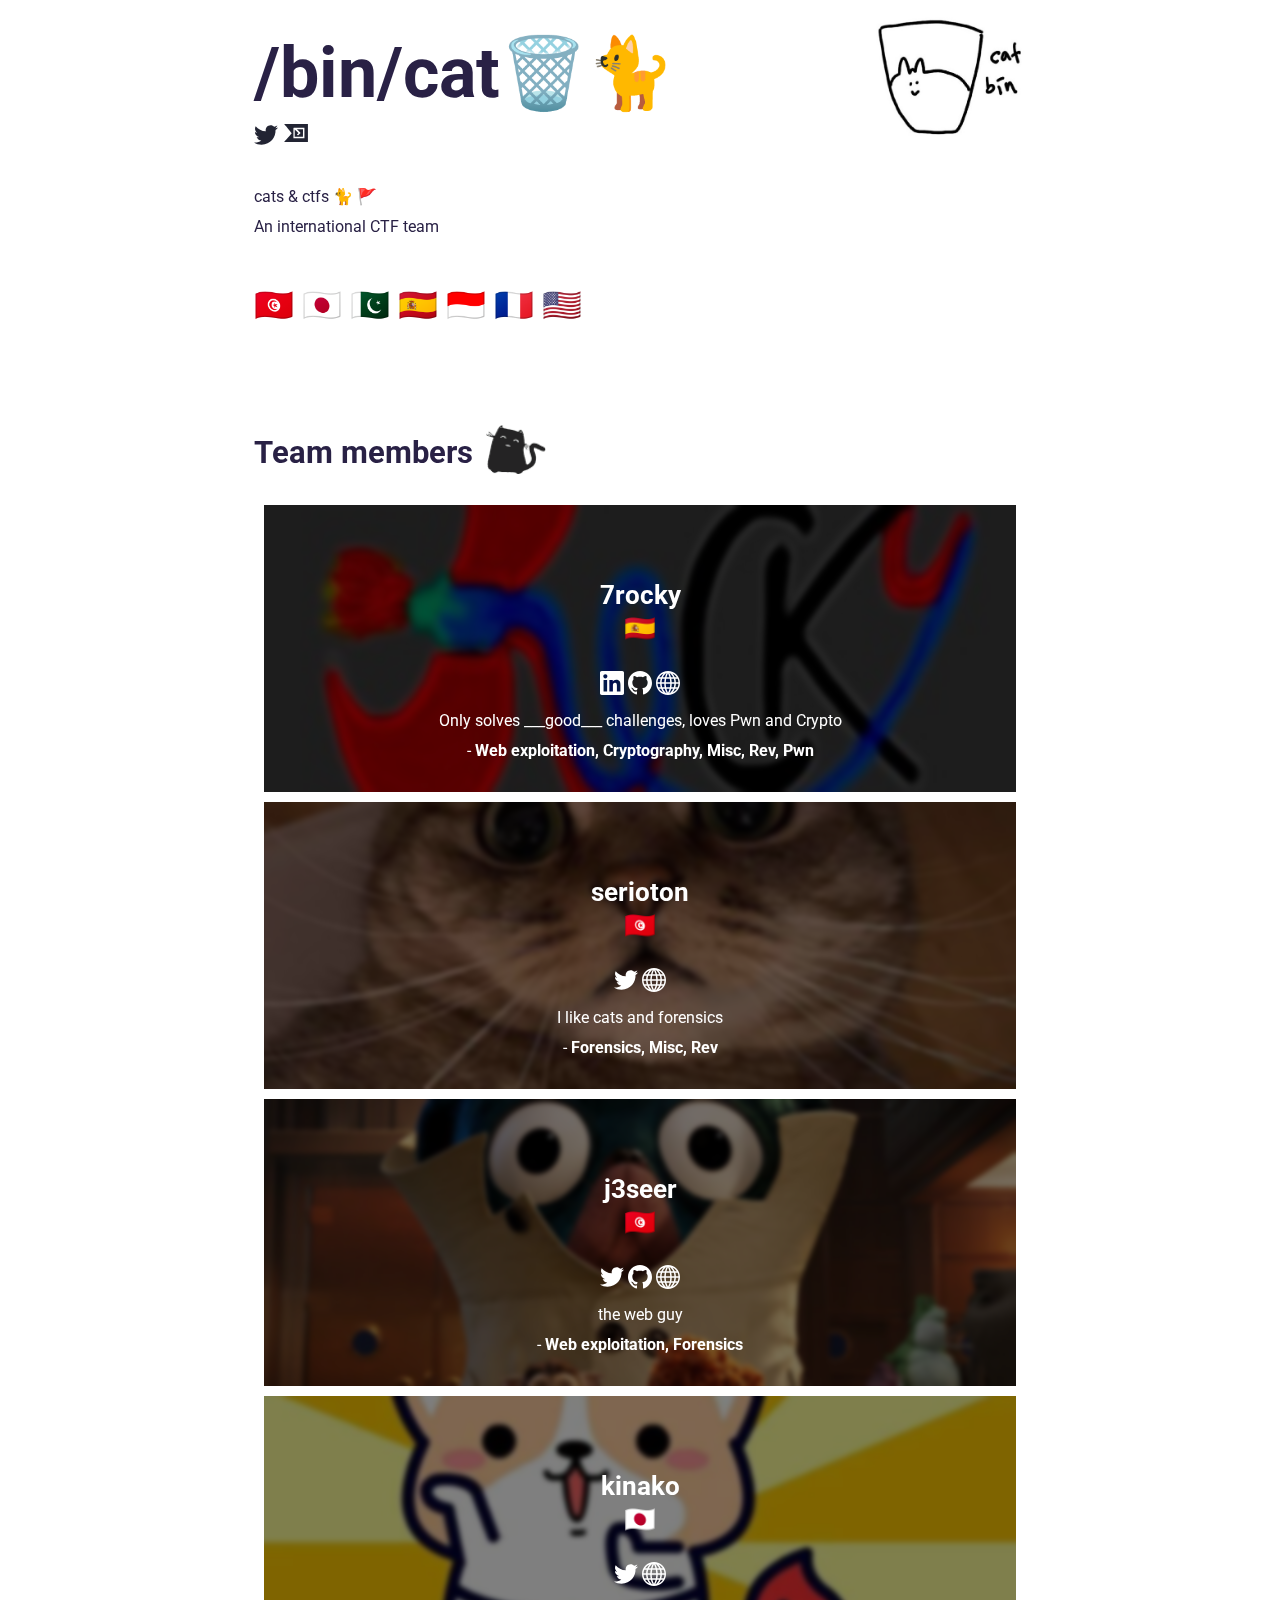
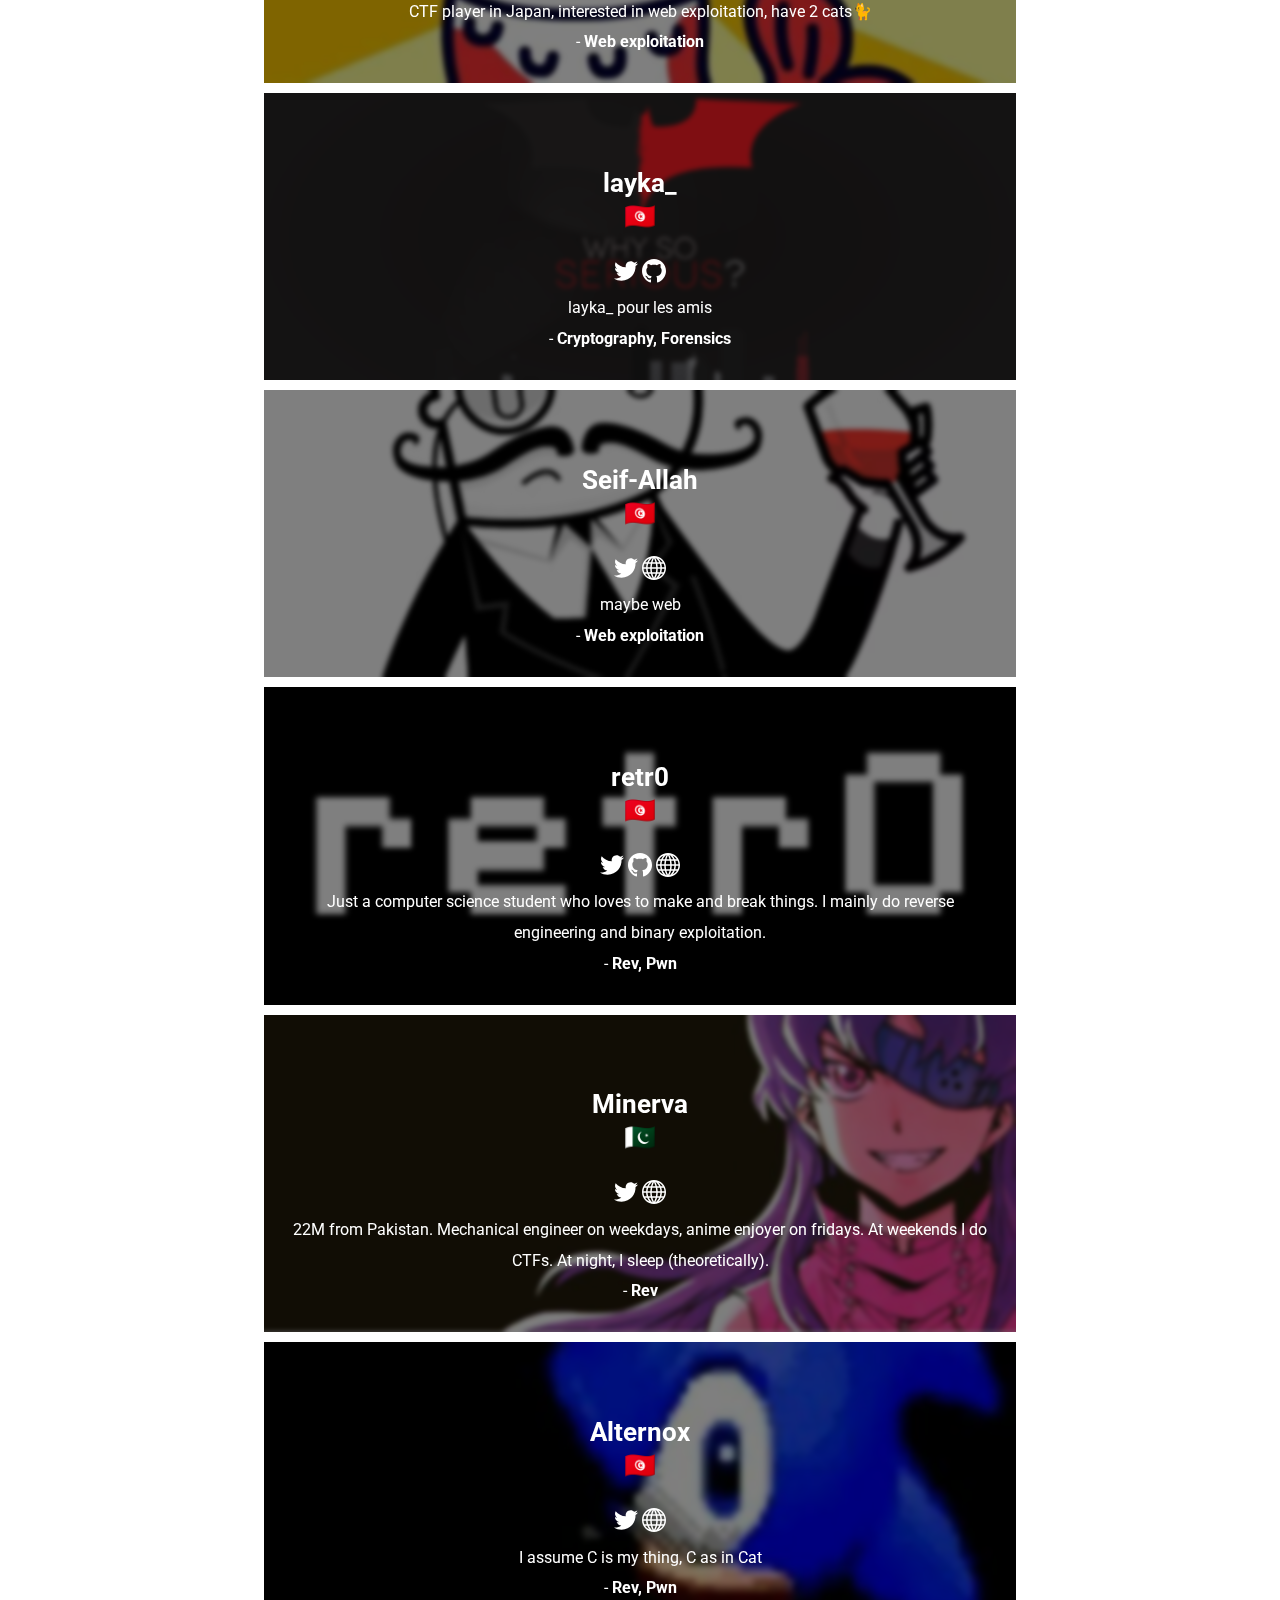
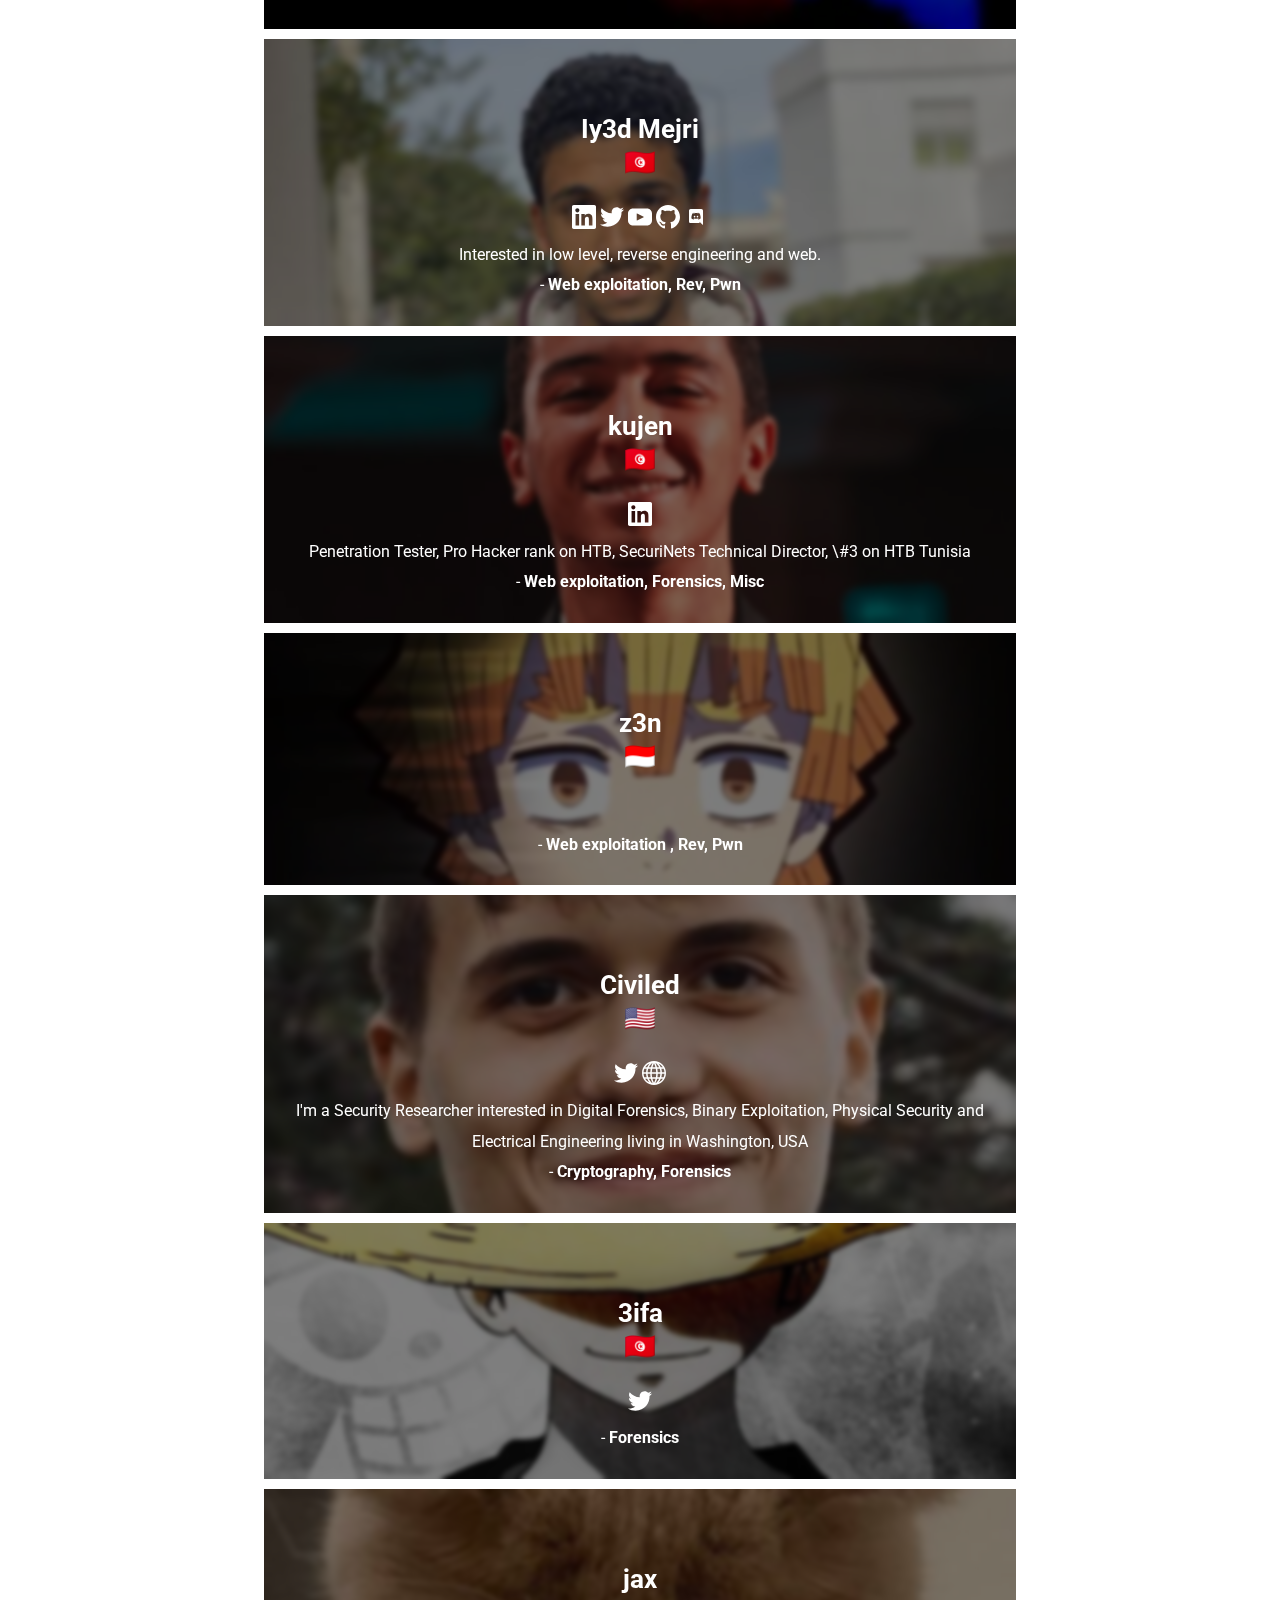
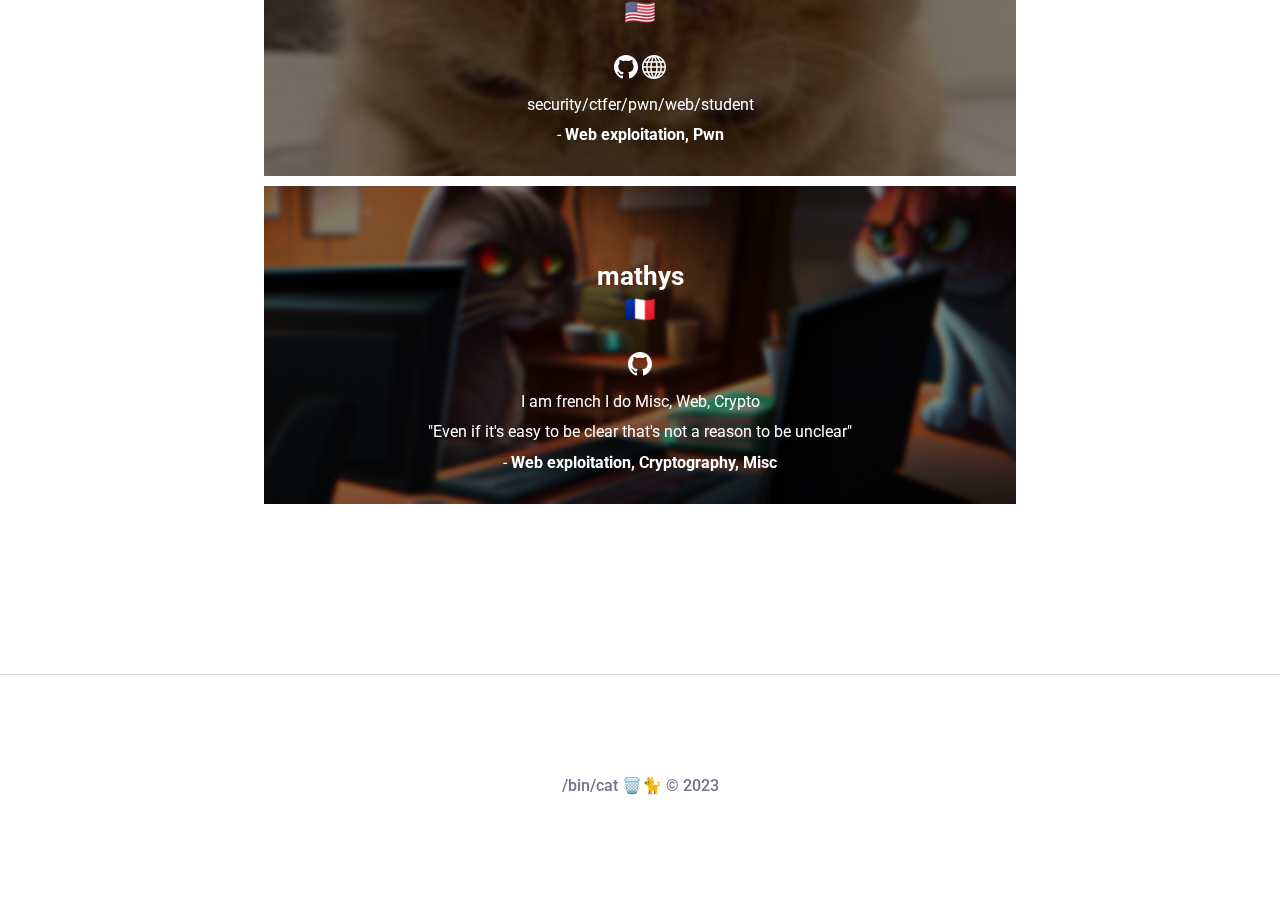
==== commit 3afebd7b: "Add files via upload" ====
--- a/index.html
+++ b/index.html
@@ -6,17 +6,17 @@
     <meta http-equiv="X-UA-Compatible" content="IE=edge" />
     <meta name="viewport" content="width=device-width,initial-scale=1.0" />
     <meta name="format-detection" content="telephone=no,address=no,email=no" />
-    <meta name="description" content="&lt;p style=&#34;font-size:100%&#34;&gt;cats &amp; ctfs 🐈 🚩 &lt;br&gt;An international CTF team&lt;p style=&#34;font-size:200%&#34;&gt;🇹🇳 🇯🇵 🇵🇰 🇪🇸 🇮🇩 🇺🇸&lt;/p&gt;&lt;/p&gt;">
+    <meta name="description" content="&lt;p style=&#34;font-size:100%&#34;&gt;cats &amp; ctfs 🐈 🚩 &lt;br&gt;An international CTF team&lt;p style=&#34;font-size:200%&#34;&gt;🇹🇳 🇯🇵 🇵🇰 🇪🇸 🇮🇩 🇫🇷 🇺🇸&lt;/p&gt;&lt;/p&gt;">
     <meta name="theme-color" content="#fff">
     <meta property="og:locale" content="en-US">
     <meta property="og:type" content="website">
     <meta property="og:title" content="/bin/cat 🗑️🐈">
-    <meta property="og:description" content="&lt;p style=&#34;font-size:100%&#34;&gt;cats &amp; ctfs 🐈 🚩 &lt;br&gt;An international CTF team&lt;p style=&#34;font-size:200%&#34;&gt;🇹🇳 🇯🇵 🇵🇰 🇪🇸 🇮🇩 🇺🇸&lt;/p&gt;&lt;/p&gt;">
+    <meta property="og:description" content="&lt;p style=&#34;font-size:100%&#34;&gt;cats &amp; ctfs 🐈 🚩 &lt;br&gt;An international CTF team&lt;p style=&#34;font-size:200%&#34;&gt;🇹🇳 🇯🇵 🇵🇰 🇪🇸 🇮🇩 🇫🇷 🇺🇸&lt;/p&gt;&lt;/p&gt;">
     <meta property="og:url" content="https://bincatz.github.io/">
     <meta property="og:site_name" content="/bin/cat 🗑️🐈">
     <meta property="og:image" content="">
     <meta name="twitter:card" content="summary">
-    <meta name="twitter:description" content="&lt;p style=&#34;font-size:100%&#34;&gt;cats &amp; ctfs 🐈 🚩 &lt;br&gt;An international CTF team&lt;p style=&#34;font-size:200%&#34;&gt;🇹🇳 🇯🇵 🇵🇰 🇪🇸 🇮🇩 🇺🇸&lt;/p&gt;&lt;/p&gt;">
+    <meta name="twitter:description" content="&lt;p style=&#34;font-size:100%&#34;&gt;cats &amp; ctfs 🐈 🚩 &lt;br&gt;An international CTF team&lt;p style=&#34;font-size:200%&#34;&gt;🇹🇳 🇯🇵 🇵🇰 🇪🇸 🇮🇩 🇫🇷 🇺🇸&lt;/p&gt;&lt;/p&gt;">
     <meta name="twitter:title" content="/bin/cat 🗑️🐈">
     <meta name="twitter:site" content="@https://twitter.com/bincat_ctf">
     <meta name="twitter:image" content="">
@@ -173,7 +173,7 @@
       
       
     
-<p class="top-subtitle"><p style="font-size:100%">cats & ctfs 🐈 🚩 <br>An international CTF team<p style="font-size:200%">🇹🇳 🇯🇵 🇵🇰 🇪🇸 🇮🇩 🇺🇸</p></p></p>
+<p class="top-subtitle"><p style="font-size:100%">cats & ctfs 🐈 🚩 <br>An international CTF team<p style="font-size:200%">🇹🇳 🇯🇵 🇵🇰 🇪🇸 🇮🇩 🇫🇷 🇺🇸</p></p></p>
     
       
 
@@ -254,7 +254,7 @@
                   
                   <br>
                   
-                  <small>Only solves <em><strong>good</strong></em> challenges, loves Pwn and Crypto</small><br>
+                  <small>Only solves ___good___ challenges, loves Pwn and Crypto</small><br>
                   
                   
                   <small>- <strong>Web exploitation, Cryptography, Misc, Rev, Pwn</strong></small>
@@ -575,44 +575,6 @@
         
 
       
-      <div style="background-image:url(/images/3ifa.jpg) ;background-size:cover;background-position:center;" class="bg">
-          
-         
-            <div class="card" style="padding:2px 0px 5px 0 ;">
-              
-              <div class="content" style="margin:20px;">
-             
-                  <a href=""></a>
-
-
-                
-          
-              
-                  
-                  <h3>3ifa<br> 🇹🇳</h3>
-                  
-                  
-                  <a style="text-decoration: none;color:white;" href="https://twitter.com/0x31fa"><svg width="24" height="24" viewBox="0 0 24 20" fill="none" xmlns="http://www.w3.org/2000/svg">
-<path d="M24 2.55705C23.117 2.94905 22.168 3.21305 21.172 3.33205C22.189 2.72305 22.97 1.75805 23.337 0.608047C22.386 1.17205 21.332 1.58205 20.21 1.80305C19.313 0.846047 18.032 0.248047 16.616 0.248047C13.437 0.248047 11.101 3.21405 11.819 6.29305C7.728 6.08805 4.1 4.12805 1.671 1.14905C0.381 3.36205 1.002 6.25705 3.194 7.72305C2.388 7.69705 1.628 7.47605 0.965 7.10705C0.911 9.38805 2.546 11.522 4.914 11.997C4.221 12.185 3.462 12.229 2.69 12.081C3.316 14.037 5.134 15.46 7.29 15.5C5.22 17.123 2.612 17.848 0 17.54C2.179 18.937 4.768 19.752 7.548 19.752C16.69 19.752 21.855 12.031 21.543 5.10605C22.505 4.41105 23.34 3.54405 24 2.55705Z" fill="currentColor"/>
-</svg>
-</a>                  
-                  
-                  
-                  
-                  
-                  
-                  
-                  <br>
-                  
-                  
-                  <small>- <strong>Forensics</strong></small>
-                </div>
-              </div>
-            </div>
-          
-        
-
-      
       <div style="background-image:url(/images/retr0.jpg) ;background-size:cover;background-position:center;" class="bg">
           
          
@@ -918,7 +880,7 @@
                   
                   <br>
                   
-                  <small>Penetration Tester, Pro Hacker rank on HTB, SecuriNets Technical Director, #3 on HTB Tunisia</small><br>
+                  <small>Penetration Tester, Pro Hacker rank on HTB, SecuriNets Technical Director, \#3 on HTB Tunisia</small><br>
                   
                   
                   <small>- <strong>Web exploitation, Forensics, Misc</strong></small>
@@ -1016,10 +978,153 @@
                   
                   <br>
                   
-                  <small>I’m a Security Researcher interested in Digital Forensics, Binary Exploitation, Physical Security and Electrical Engineering living in Washington, USA</small><br>
+                  <small>I'm a Security Researcher interested in Digital Forensics, Binary Exploitation, Physical Security and Electrical Engineering living in Washington, USA</small><br>
                   
                   
                   <small>- <strong>Cryptography, Forensics</strong></small>
+                </div>
+              </div>
+            </div>
+          
+        
+
+      
+      <div style="background-image:url(/images/3ifa.jpg) ;background-size:cover;background-position:center;" class="bg">
+          
+         
+            <div class="card" style="padding:2px 0px 5px 0 ;">
+              
+              <div class="content" style="margin:20px;">
+             
+                  <a href=""></a>
+
+
+                
+          
+              
+                  
+                  <h3>3ifa<br> 🇹🇳</h3>
+                  
+                  
+                  <a style="text-decoration: none;color:white;" href="https://twitter.com/0x31fa"><svg width="24" height="24" viewBox="0 0 24 20" fill="none" xmlns="http://www.w3.org/2000/svg">
+<path d="M24 2.55705C23.117 2.94905 22.168 3.21305 21.172 3.33205C22.189 2.72305 22.97 1.75805 23.337 0.608047C22.386 1.17205 21.332 1.58205 20.21 1.80305C19.313 0.846047 18.032 0.248047 16.616 0.248047C13.437 0.248047 11.101 3.21405 11.819 6.29305C7.728 6.08805 4.1 4.12805 1.671 1.14905C0.381 3.36205 1.002 6.25705 3.194 7.72305C2.388 7.69705 1.628 7.47605 0.965 7.10705C0.911 9.38805 2.546 11.522 4.914 11.997C4.221 12.185 3.462 12.229 2.69 12.081C3.316 14.037 5.134 15.46 7.29 15.5C5.22 17.123 2.612 17.848 0 17.54C2.179 18.937 4.768 19.752 7.548 19.752C16.69 19.752 21.855 12.031 21.543 5.10605C22.505 4.41105 23.34 3.54405 24 2.55705Z" fill="currentColor"/>
+</svg>
+</a>                  
+                  
+                  
+                  
+                  
+                  
+                  
+                  <br>
+                  
+                  
+                  <small>- <strong>Forensics</strong></small>
+                </div>
+              </div>
+            </div>
+          
+        
+
+      
+      <div style="background-image:url(/images/jax.jpg) ;background-size:cover;background-position:center;" class="bg">
+          
+         
+            <div class="card" style="padding:2px 0px 5px 0 ;">
+              
+              <div class="content" style="margin:20px;">
+             
+                  <a href="https://jaxd.dev/"></a>
+
+
+                
+          
+              
+                  
+                  <h3>jax<br> 🇺🇸</h3>
+                  
+                  
+                  
+                  
+                  <a style="text-decoration: none;color:white" href="https://github.com/anger"><svg width="24" height="24" viewBox="0 0 24 24" fill="none" xmlns="http://www.w3.org/2000/svg">
+<path d="M12 0C5.374 0 0 5.373 0 12C0 17.302 3.438 21.8 8.207 23.387C8.806 23.498 9 23.126 9 22.81V20.576C5.662 21.302 4.967 19.16 4.967 19.16C4.421 17.773 3.634 17.404 3.634 17.404C2.545 16.659 3.717 16.675 3.717 16.675C4.922 16.759 5.556 17.912 5.556 17.912C6.626 19.746 8.363 19.216 9.048 18.909C9.155 18.134 9.466 17.604 9.81 17.305C7.145 17 4.343 15.971 4.343 11.374C4.343 10.063 4.812 8.993 5.579 8.153C5.455 7.85 5.044 6.629 5.696 4.977C5.696 4.977 6.704 4.655 8.997 6.207C9.954 5.941 10.98 5.808 12 5.803C13.02 5.808 14.047 5.941 15.006 6.207C17.297 4.655 18.303 4.977 18.303 4.977C18.956 6.63 18.545 7.851 18.421 8.153C19.191 8.993 19.656 10.064 19.656 11.374C19.656 15.983 16.849 16.998 14.177 17.295C14.607 17.667 15 18.397 15 19.517V22.81C15 23.129 15.192 23.504 15.801 23.386C20.566 21.797 24 17.3 24 12C24 5.373 18.627 0 12 0Z" fill="currentColor"/>
+</svg>
+</a>                  
+                  
+                  
+                  
+                  <a style="text-decoration: none;color:white" href="https://jaxd.dev/"><svg fill="#FFFF" height="24px" width="24px" version="1.1" id="Capa_1" xmlns="http://www.w3.org/2000/svg" xmlns:xlink="http://www.w3.org/1999/xlink" 
+	 viewBox="0 0 490 490" xml:space="preserve">
+<path d="M245,0C109.69,0,0,109.69,0,245s109.69,245,245,245s245-109.69,245-245S380.31,0,245,0z M31.401,260.313h52.542
+	c1.169,25.423,5.011,48.683,10.978,69.572H48.232C38.883,308.299,33.148,284.858,31.401,260.313z M320.58,229.688
+	c-1.152-24.613-4.07-47.927-8.02-69.572h50.192c6.681,20.544,11.267,43.71,12.65,69.572H320.58z M206.38,329.885
+	c-4.322-23.863-6.443-47.156-6.836-69.572h90.913c-0.392,22.416-2.514,45.709-6.837,69.572H206.38z M276.948,360.51
+	c-7.18,27.563-17.573,55.66-31.951,83.818c-14.376-28.158-24.767-56.255-31.946-83.818H276.948z M199.961,229.688
+	c1.213-24.754,4.343-48.08,8.499-69.572h73.08c4.157,21.492,7.286,44.818,8.5,69.572H199.961z M215.342,129.492
+	c9.57-37.359,21.394-66.835,29.656-84.983c8.263,18.148,20.088,47.624,29.66,84.983H215.342z M306.07,129.492
+	c-9.77-40.487-22.315-73.01-31.627-94.03c11.573,8.235,50.022,38.673,76.25,94.03H306.07z M215.553,35.46
+	c-9.312,21.02-21.855,53.544-31.624,94.032h-44.628C165.532,74.13,203.984,43.692,215.553,35.46z M177.44,160.117
+	c-3.95,21.645-6.867,44.959-8.019,69.572h-54.828c1.383-25.861,5.968-49.028,12.65-69.572H177.44z M83.976,229.688H31.401
+	c1.747-24.545,7.481-47.984,16.83-69.572h46.902C89.122,181.002,85.204,204.246,83.976,229.688z M114.577,260.313h54.424
+	c0.348,22.454,2.237,45.716,6.241,69.572h-47.983C120.521,309.288,115.92,286.115,114.577,260.313z M181.584,360.51
+	c7.512,31.183,18.67,63.054,34.744,95.053c-10.847-7.766-50.278-38.782-77.013-95.053H181.584z M273.635,455.632
+	c16.094-32.022,27.262-63.916,34.781-95.122h42.575C324.336,417.068,284.736,447.827,273.635,455.632z M314.759,329.885
+	c4.005-23.856,5.894-47.118,6.241-69.572h54.434c-1.317,25.849-5.844,49.016-12.483,69.572H314.759z M406.051,260.313h52.548
+	c-1.748,24.545-7.482,47.985-16.831,69.572h-46.694C401.041,308.996,404.882,285.736,406.051,260.313z M406.019,229.688
+	c-1.228-25.443-5.146-48.686-11.157-69.572h46.908c9.35,21.587,15.083,45.026,16.83,69.572H406.019z M425.309,129.492h-41.242
+	c-13.689-32.974-31.535-59.058-48.329-78.436C372.475,68.316,403.518,95.596,425.309,129.492z M154.252,51.06
+	c-16.792,19.378-34.636,45.461-48.324,78.432H64.691C86.48,95.598,117.52,68.321,154.252,51.06z M64.692,360.51h40.987
+	c13.482,32.637,31.076,58.634,47.752,78.034C117.059,421.262,86.318,394.148,64.692,360.51z M336.576,438.54
+	c16.672-19.398,34.263-45.395,47.742-78.03h40.99C403.684,394.146,372.945,421.258,336.576,438.54z"/>
+</svg></a>
+                  
+                  
+                  <br>
+                  
+                  <small>security/ctfer/pwn/web/student</small><br>
+                  
+                  
+                  <small>- <strong>Web exploitation, Pwn</strong></small>
+                </div>
+              </div>
+            </div>
+          
+        
+
+      
+      <div style="background-image:url(/images/mathys.jpg) ;background-size:cover;background-position:center;" class="bg">
+          
+         
+            <div class="card" style="padding:2px 0px 5px 0 ;">
+              
+              <div class="content" style="margin:20px;">
+             
+                  <a href=""></a>
+
+
+                
+          
+              
+                  
+                  <h3>mathys<br> 🇫🇷</h3>
+                  
+                  
+                  
+                  
+                  <a style="text-decoration: none;color:white" href="https://github.com/mathysRedTeam"><svg width="24" height="24" viewBox="0 0 24 24" fill="none" xmlns="http://www.w3.org/2000/svg">
+<path d="M12 0C5.374 0 0 5.373 0 12C0 17.302 3.438 21.8 8.207 23.387C8.806 23.498 9 23.126 9 22.81V20.576C5.662 21.302 4.967 19.16 4.967 19.16C4.421 17.773 3.634 17.404 3.634 17.404C2.545 16.659 3.717 16.675 3.717 16.675C4.922 16.759 5.556 17.912 5.556 17.912C6.626 19.746 8.363 19.216 9.048 18.909C9.155 18.134 9.466 17.604 9.81 17.305C7.145 17 4.343 15.971 4.343 11.374C4.343 10.063 4.812 8.993 5.579 8.153C5.455 7.85 5.044 6.629 5.696 4.977C5.696 4.977 6.704 4.655 8.997 6.207C9.954 5.941 10.98 5.808 12 5.803C13.02 5.808 14.047 5.941 15.006 6.207C17.297 4.655 18.303 4.977 18.303 4.977C18.956 6.63 18.545 7.851 18.421 8.153C19.191 8.993 19.656 10.064 19.656 11.374C19.656 15.983 16.849 16.998 14.177 17.295C14.607 17.667 15 18.397 15 19.517V22.81C15 23.129 15.192 23.504 15.801 23.386C20.566 21.797 24 17.3 24 12C24 5.373 18.627 0 12 0Z" fill="currentColor"/>
+</svg>
+</a>                  
+                  
+                  
+                  
+                  
+                  <br>
+                  
+                  <small>I am french I do Misc, Web, Crypto <br> "Even if it's easy to be clear that's not a reason to be unclear"</small><br>
+                  
+                  
+                  <small>- <strong>Web exploitation, Cryptography, Misc</strong></small>
                 </div>
               </div>
             </div>
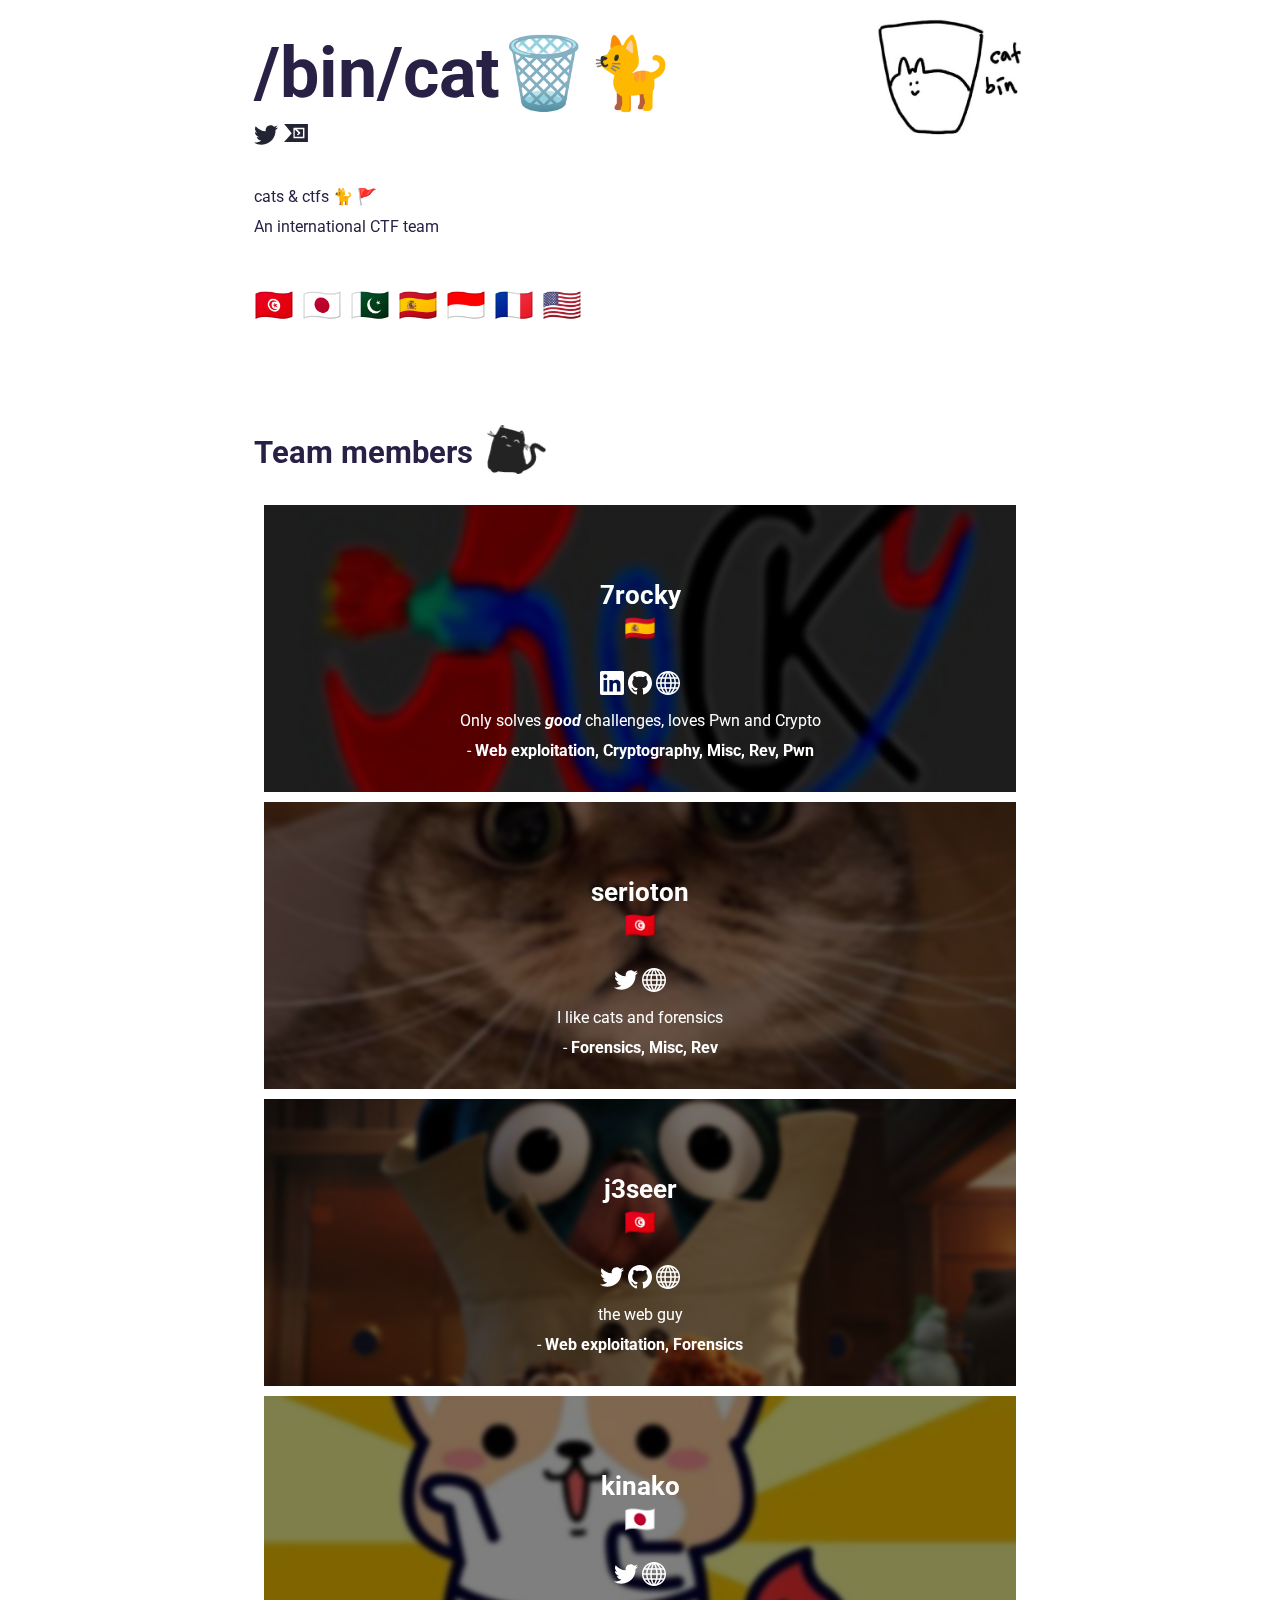
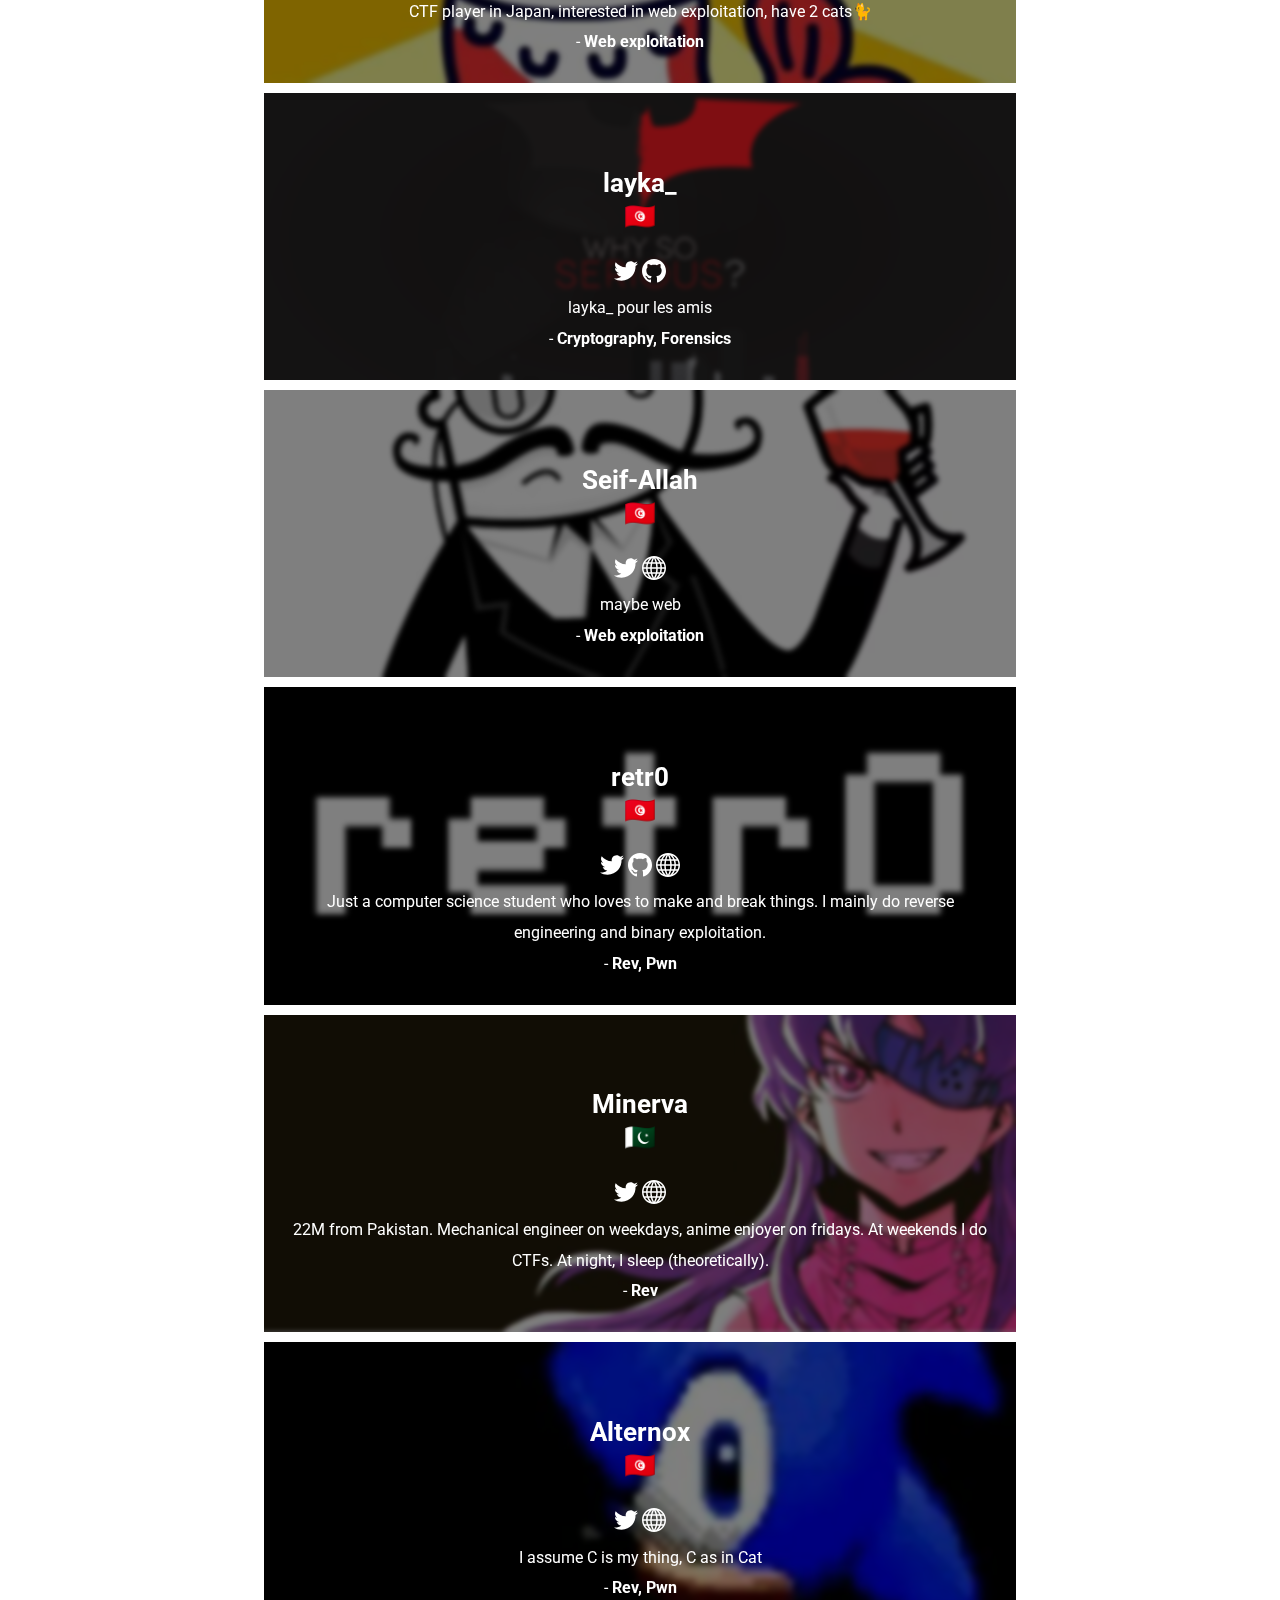
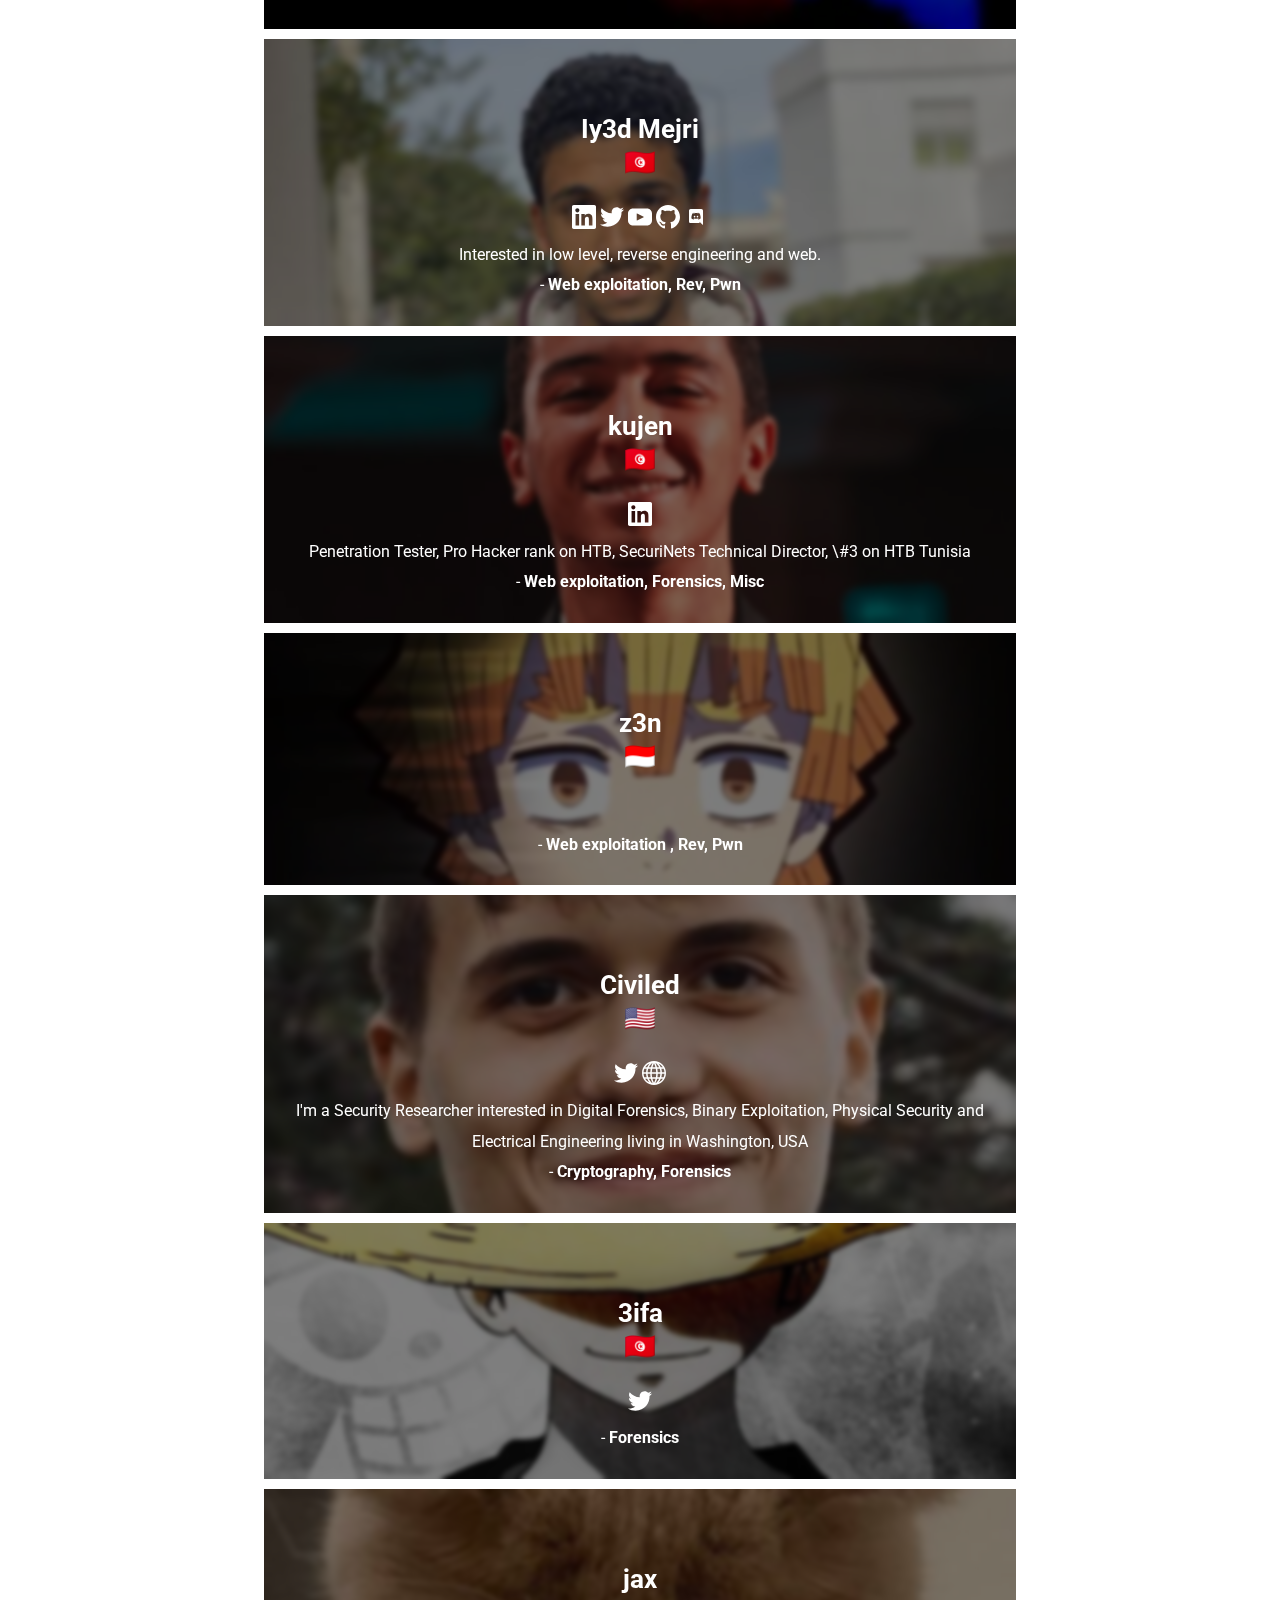
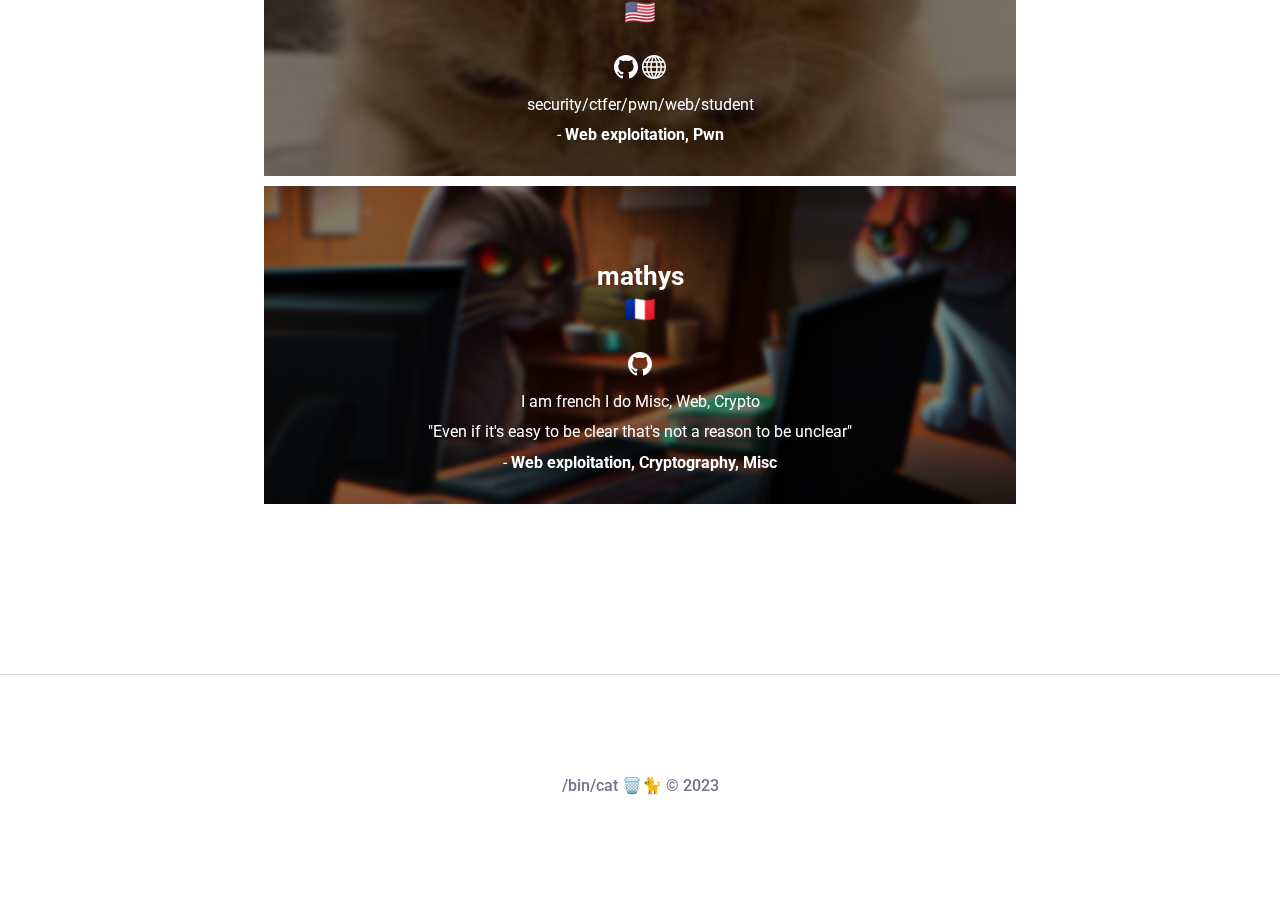
==== commit 48e9aac3: "Update index.html" ====
--- a/index.html
+++ b/index.html
@@ -254,7 +254,7 @@
                   
                   <br>
                   
-                  <small>Only solves ___good___ challenges, loves Pwn and Crypto</small><br>
+		      <small>Only solves <b><i>good</i></b> challenges, loves Pwn and Crypto</small><br>
                   
                   
                   <small>- <strong>Web exploitation, Cryptography, Misc, Rev, Pwn</strong></small>
